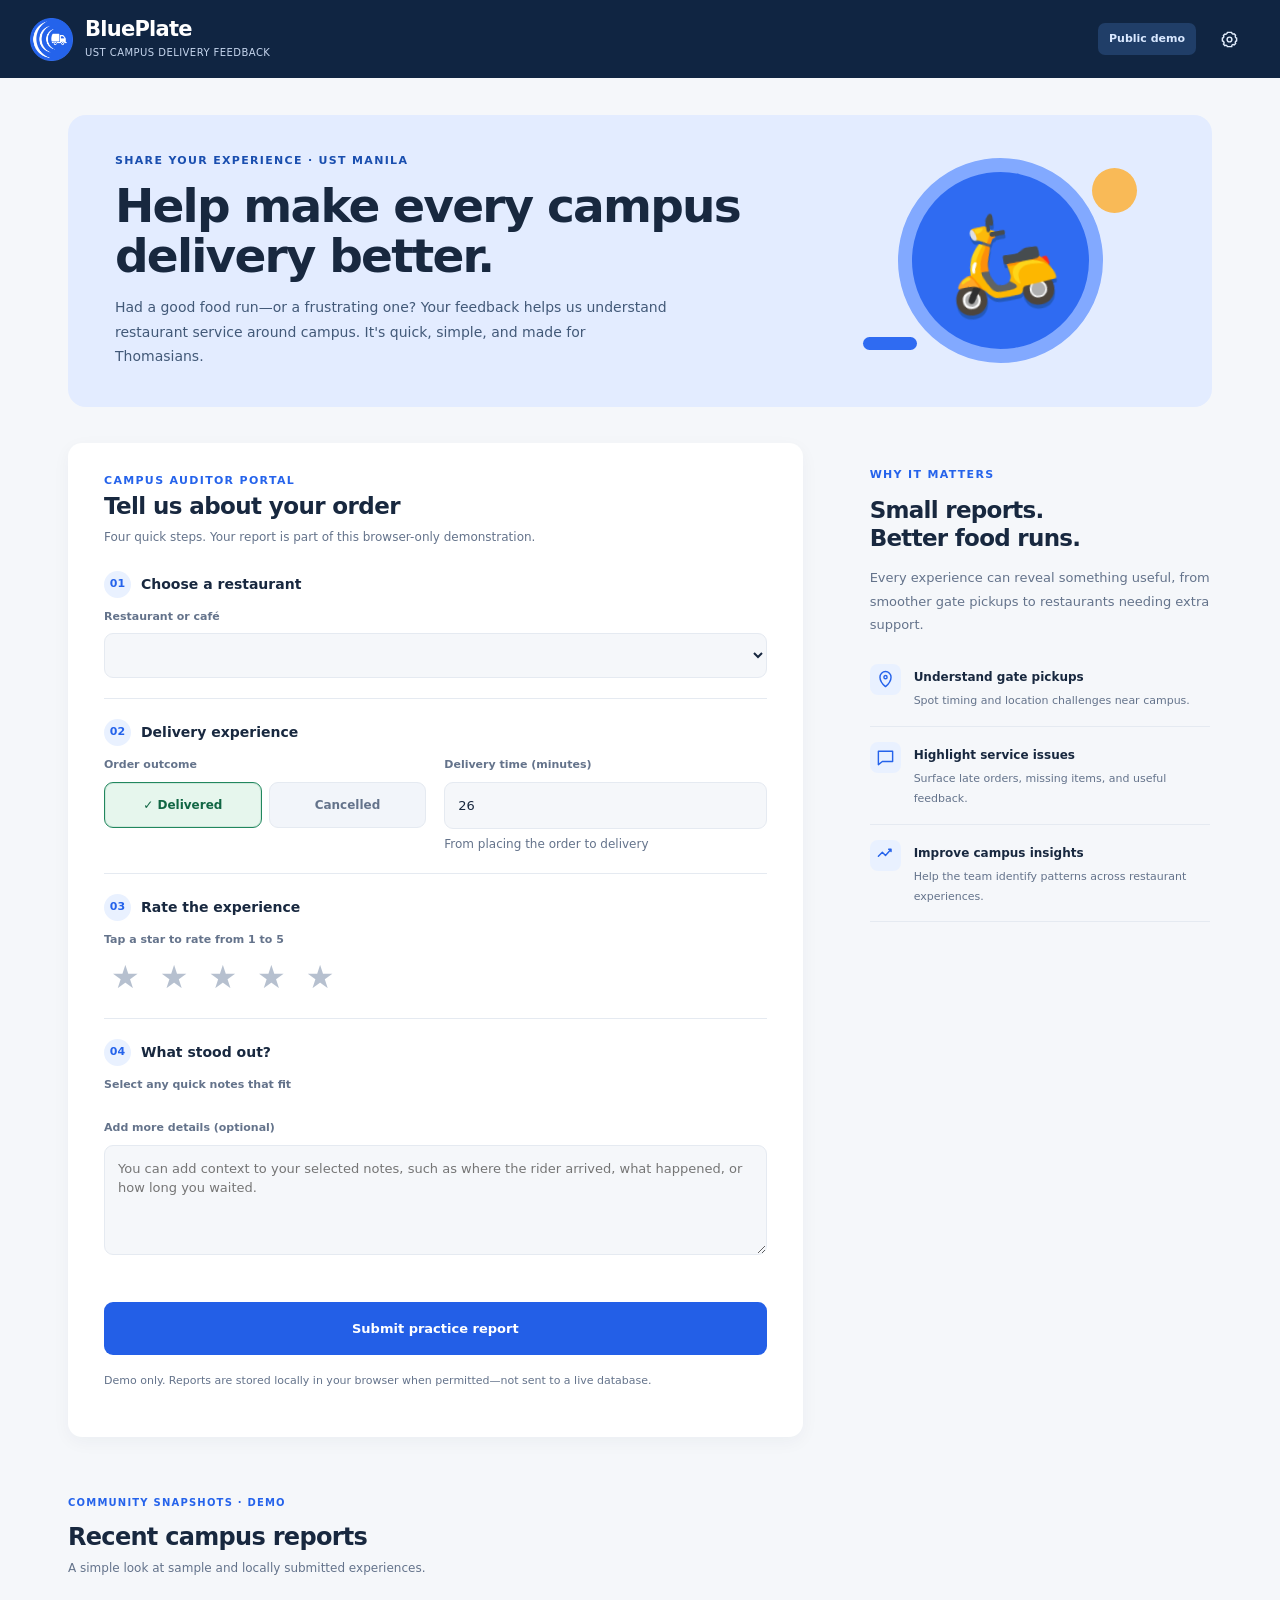
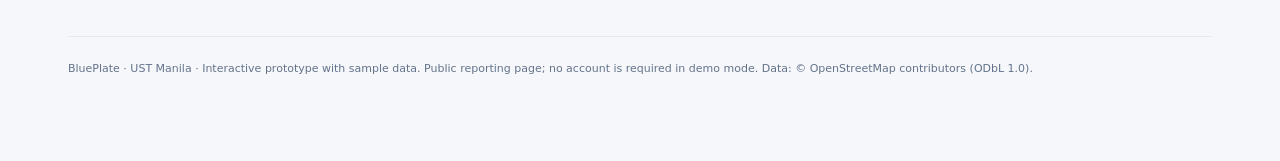
==== prototype/osm-synthetic-dashboard/frontend/index.html @ 018ab798 "Add the whole  site" ====
<!DOCTYPE html><html lang="en"><head><meta charset="UTF-8"><meta name="viewport" content="width=device-width,initial-scale=1"><meta name="theme-color" content="#102542"><link rel="icon" type="image/png" href="assets/blueplate-original-logo.png"><title>BluePlate | Campus Delivery Feedback</title><link rel="stylesheet" href="assets/style.css"><script>try{const v=localStorage.getItem('blueplate_theme_v4');document.documentElement.dataset.theme=v==='dark'||(v!=='light'&&matchMedia('(prefers-color-scheme:dark)').matches)?'dark':'light'}catch(e){}</script></head>
<body class="public-body" data-page="public">
<header class="topbar"><div class="topbar-inner"><a class="brand" href="./index.html"><img src="assets/blueplate-original-logo.png" alt="BluePlate logo"><div><strong>BluePlate</strong><span>UST CAMPUS DELIVERY FEEDBACK</span></div></a><div class="top-actions"><span class="header-chip">Public demo</span><div class="settings-anchor"><button id="settings-button" class="icon-button" aria-label="Settings" aria-haspopup="true" aria-expanded="false" title="Settings"><svg class="icon" viewBox="0 0 24 24"><circle cx="12" cy="12" r="3"/><path d="M19.4 15a1.7 1.7 0 0 0 .35 1.9l.05.05-2 2-.06-.05a1.7 1.7 0 0 0-1.85-.34 1.7 1.7 0 0 0-1.05 1.54V21H9.2v-.1a1.7 1.7 0 0 0-1.04-1.54 1.7 1.7 0 0 0-1.85.34l-.06.06-2-2 .05-.06A1.7 1.7 0 0 0 4.65 15 1.7 1.7 0 0 0 3.1 14H3v-4h.1A1.7 1.7 0 0 0 4.65 9a1.7 1.7 0 0 0-.35-1.9l-.05-.05 2-2 .06.05A1.7 1.7 0 0 0 8.16 5 1.7 1.7 0 0 0 9.2 3.5V3h5.6v.5A1.7 1.7 0 0 0 15.84 5a1.7 1.7 0 0 0 1.85-.34l.06-.06 2 2-.05.06a1.7 1.7 0 0 0-.35 1.9A1.7 1.7 0 0 0 20.9 10h.1v4h-.1A1.7 1.7 0 0 0 19.4 15Z"/></svg></button><div id="settings-popover" class="settings-popover hidden"><h3>Appearance</h3><div class="theme-choices"><button type="button" data-theme-choice="light">Light</button><button type="button" data-theme-choice="dark">Dark</button><button type="button" data-theme-choice="system">System</button></div><p class="settings-foot">Theme preference is saved in this browser.</p></div></div></div></div></header>
<main class="public-main">
<section class="public-hero"><div><div class="eyebrow">Share your experience · UST Manila</div><h1>Help make every campus delivery better.</h1><p>Had a good food run—or a frustrating one? Your feedback helps us understand restaurant service around campus. It's quick, simple, and made for Thomasians.</p></div><div class="hero-art" aria-hidden="true"><div class="hero-plate"><span class="food-emoji">🛵</span></div></div></section>
<div class="public-columns"><section class="public-form" id="report-form-section"><div class="eyebrow">Campus auditor portal</div><h2>Tell us about your order</h2><p class="subtitle">Four quick steps. Your report is part of this browser-only demonstration.</p>
<form id="audit-form">
<div class="form-section"><h3><span class="step">01</span> Choose a restaurant</h3><label class="form-label" for="audit-restaurant">Restaurant or café</label><select id="audit-restaurant" class="form-control" required></select></div>
<div class="form-section"><h3><span class="step">02</span> Delivery experience</h3><div class="form-row"><div><label class="form-label">Order outcome</label><div class="radio-row"><label><input type="radio" name="audit-cancelled" value="no" checked><span>Delivered</span></label><label><input type="radio" name="audit-cancelled" value="yes"><span>Cancelled</span></label></div></div><div><label class="form-label" for="audit-minutes">Delivery time (minutes)</label><input type="number" min="5" max="180" value="26" id="audit-minutes" class="form-control" required><p class="small muted" id="minutes-hint" style="margin:6px 0 0">From placing the order to delivery</p></div></div></div>
<div class="form-section"><h3><span class="step">03</span> Rate the experience</h3><label class="form-label" id="rating-label">Tap a star to rate from 1 to 5</label><div class="stars" id="stars" role="group" aria-labelledby="rating-label"><button class="star" type="button" data-star="1" aria-label="1 star">★</button><button class="star" type="button" data-star="2" aria-label="2 stars">★</button><button class="star" type="button" data-star="3" aria-label="3 stars">★</button><button class="star" type="button" data-star="4" aria-label="4 stars">★</button><button class="star" type="button" data-star="5" aria-label="5 stars">★</button></div><input type="hidden" id="rating-value" value="5"></div>
<div class="form-section"><h3><span class="step">04</span> What stood out?</h3><label class="form-label">Select any quick notes that fit</label><div id="quick-notes" class="tag-list" role="group" aria-label="Quick feedback notes"></div><label class="form-label" for="audit-details">Add more details (optional)</label><textarea id="audit-details" class="form-control" rows="4" maxlength="1000" placeholder="You can add context to your selected notes, such as where the rider arrived, what happened, or how long you waited."></textarea></div>
<button type="submit" class="submit-btn">Submit practice report</button><p class="demo-tip">Demo only. Reports are stored locally in your browser when permitted—not sent to a live database.</p>
</form></section><aside class="benefits"><div class="eyebrow">Why it matters</div><h2>Small reports.<br>Better food runs.</h2><p>Every experience can reveal something useful, from smoother gate pickups to restaurants needing extra support.</p><div class="benefit-line"><div class="mini-icon"><svg class="icon" viewBox="0 0 24 24"><path d="M12 21s7-6 7-12a7 7 0 1 0-14 0c0 6 7 12 7 12Z"/><circle cx="12" cy="9" r="2"/></svg></div><div><strong>Understand gate pickups</strong><p>Spot timing and location challenges near campus.</p></div></div><div class="benefit-line"><div class="mini-icon"><svg class="icon" viewBox="0 0 24 24"><path d="M3 4h18v13H8l-5 4V4Z"/></svg></div><div><strong>Highlight service issues</strong><p>Surface late orders, missing items, and useful feedback.</p></div></div><div class="benefit-line"><div class="mini-icon"><svg class="icon" viewBox="0 0 24 24"><path d="m3 13 5-5 4 4 7-8M16 4h3v3"/></svg></div><div><strong>Improve campus insights</strong><p>Help the team identify patterns across restaurant experiences.</p></div></div></aside></div>
<section class="recent-section" id="recent"><div class="section-tag">Community snapshots · demo</div><h2>Recent campus reports</h2><p class="small muted">A simple look at sample and locally submitted experiences.</p><div class="reviews" id="recent-reviews"></div></section>
<footer class="footer">BluePlate · UST Manila · Interactive prototype with sample data. Public reporting page; no account is required in demo mode. Data: <a href="https://www.openstreetmap.org/copyright" target="_blank" rel="noopener noreferrer">© OpenStreetMap contributors</a> (ODbL 1.0).</footer>
</main><div class="toast-wrap" id="toasts" aria-live="polite"></div><script src="assets/sample-data.js"></script><script src="assets/app.js"></script><script src="assets/blueplate-synthetic-demo.js"></script>
  <script src="assets/api-bridge.js"></script></body></html>
---- prototype/osm-synthetic-dashboard/frontend/assets/style.css ----
:root{color-scheme:light;--page:#f5f7fa;--paper:#fff;--paper-2:#eef3fb;--navy:#102542;--text:#18283f;--muted:#64738b;--border:#e5eaf1;--blue:#2563eb;--blue-weak:#e9f1ff;--teal:#008e80;--amber:#bc7a17;--red:#c73e51;--hover:#eef4fd;--sidebar:#fff;--chip:#f2f5fa;--shadow:0 5px 18px rgba(12,35,71,.045)}
html[data-theme='dark']{color-scheme:dark;--page:#111a28;--paper:#1a2638;--paper-2:#202e42;--navy:#0c1a2b;--text:#e9f0fa;--muted:#acbed4;--border:#34435a;--blue:#75a8ff;--blue-weak:#1d385c;--teal:#66d6bc;--amber:#f2c77a;--red:#fa8999;--hover:#253852;--sidebar:#142033;--chip:#24334a;--shadow:none}
*{box-sizing:border-box}html{scroll-behavior:smooth;scroll-padding-top:98px}body{margin:0;font-family:Inter,system-ui,-apple-system,sans-serif;background:var(--page);color:var(--text);line-height:1.5}button,input,select,textarea{font:inherit}button{cursor:pointer}a{color:inherit;text-decoration:none}button:focus-visible,input:focus-visible,select:focus-visible,textarea:focus-visible,a:focus-visible{outline:3px solid #4588eb;outline-offset:3px}button:disabled{opacity:.48;cursor:not-allowed}h1,h2,h3,p{margin-top:0}svg{display:block}img{max-width:100%}.hidden{display:none!important}.icon{height:19px;width:19px;stroke:currentColor;stroke-width:1.8;fill:none;stroke-linecap:round;stroke-linejoin:round}.eyebrow{font-size:11px;font-weight:800;letter-spacing:.12em;color:var(--blue);text-transform:uppercase}.muted{color:var(--muted)}.small{font-size:12px}.sr-only{position:absolute!important;width:1px;height:1px;padding:0;margin:-1px;overflow:hidden;clip:rect(0,0,0,0);white-space:nowrap;border:0}
.topbar{height:78px;background:var(--navy);color:#fff;position:sticky;top:0;z-index:30}.topbar-inner{max-width:1560px;height:100%;margin:auto;padding:0 30px;display:flex;align-items:center;justify-content:space-between;gap:20px}.brand{display:flex;align-items:center;gap:12px;min-width:0}.brand img{height:43px;width:43px;object-fit:contain}.brand strong{display:block;font-size:21px;font-weight:800;letter-spacing:-.75px;line-height:1.05;color:#fff}.brand span{display:block;font-size:10px;color:#c6d6ee;margin-top:5px;letter-spacing:.045em}.top-actions{display:flex;align-items:center;gap:12px}.header-chip{font-size:11px;color:#d9e8ff;background:#203e68;border-radius:7px;padding:8px 11px;font-weight:700;white-space:nowrap}.settings-anchor{position:relative}.icon-button{width:42px;height:42px;display:grid;place-items:center;border:0;background:transparent;border-radius:10px;color:var(--text)}.icon-button:hover,.icon-button[aria-expanded='true']{background:var(--hover)}.topbar .icon-button{color:#e2edfc}.topbar .icon-button:hover,.topbar .icon-button[aria-expanded='true']{background:#254267}.settings-popover{position:absolute;right:0;top:50px;width:225px;background:var(--paper);border:1px solid var(--border);border-radius:12px;padding:14px;box-shadow:0 18px 50px #0002;color:var(--text);z-index:50}.settings-popover h3{font-size:12px;margin:0 0 9px}.theme-choices{display:grid;grid-template-columns:repeat(3,1fr);gap:5px}.theme-choices button{padding:9px 4px;background:var(--chip);border:1px solid transparent;color:var(--muted);font-size:11px;border-radius:7px}.theme-choices button.active{background:var(--blue-weak);color:var(--blue);border-color:var(--blue);font-weight:800}.settings-foot{font-size:10px;color:var(--muted);margin:12px 0 0}.btn{border:0;border-radius:10px;background:var(--blue);color:#fff;padding:12px 17px;font-size:12px;font-weight:800}.btn:hover{filter:brightness(.94)}.btn.secondary{background:var(--paper);border:1px solid var(--border);color:var(--text)}.btn.solid-navy{background:#142d50;color:white}.pill{display:inline-flex;align-items:center;gap:6px;border-radius:6px;font-size:10px;padding:5px 8px;font-weight:800;letter-spacing:.01em}.pill.normal{background:#e2f5ec;color:#106c51}.pill.warning{background:#fff2db;color:#99620a}.pill.critical{background:#fee8e8;color:#b52538}html[data-theme='dark'] .pill.normal{background:#234a40;color:#a1f2d5}html[data-theme='dark'] .pill.warning{background:#503c20;color:#ffd59b}html[data-theme='dark'] .pill.critical{background:#54313b;color:#ffa6b4}.pill .dot{width:6px;height:6px;background:currentColor;border-radius:50%}
.admin-layout{display:grid;grid-template-columns:218px minmax(0,1fr);max-width:1560px;margin:auto;min-height:calc(100vh - 78px)}.sidebar{background:var(--sidebar);border-right:1px solid var(--border);padding:35px 17px}.sticky-sidebar{position:sticky;top:108px}.sidebar-label{font-size:10px;letter-spacing:.14em;color:var(--muted);font-weight:800;text-transform:uppercase;margin:0 12px 15px}.nav-link{display:flex;align-items:center;gap:12px;background:transparent;border:0;border-radius:9px;padding:13px;color:var(--muted);font-size:13px;font-weight:700;width:100%;margin:3px 0;text-align:left}.nav-link:hover{background:var(--hover);color:var(--text)}.nav-link.active{background:var(--blue-weak);color:var(--blue)}.nav-link.active:after{content:'';margin-left:auto;background:var(--blue);border-radius:50%;width:6px;height:6px}.sidebar-caption{font-size:11px;margin:26px 11px 0;color:var(--muted);line-height:1.7;border-top:1px solid var(--border);padding-top:22px}.main{padding:37px clamp(20px,3vw,45px) 80px;min-width:0}.section-tag{font-size:10px;text-transform:uppercase;font-weight:800;letter-spacing:.12em;color:var(--blue);margin-bottom:9px}.page-heading{display:flex;align-items:flex-start;justify-content:space-between;gap:20px;margin-bottom:29px}.page-heading h1{font-size:clamp(27px,2.7vw,36px);line-height:1.15;letter-spacing:-1.35px;font-weight:850;margin-bottom:8px}.page-heading p{font-size:13px;color:var(--muted);max-width:690px;margin-bottom:0}.page-actions{display:flex;gap:10px;flex-wrap:wrap}.kpis{display:grid;grid-template-columns:repeat(5,minmax(0,1fr));gap:12px;margin-bottom:35px}.kpi{padding:20px 16px;min-height:154px;background:var(--paper);border-radius:12px;box-shadow:var(--shadow);position:relative}.kpi .k-label{font-size:11px;color:var(--muted);font-weight:750;margin-bottom:18px}.kpi strong{display:block;font-size:31px;letter-spacing:-1px;line-height:1.1;margin-bottom:12px}.kpi .k-caption{font-size:11px;color:var(--muted)}.kpi .pill{position:absolute;top:14px;right:14px}.section-head{display:flex;justify-content:space-between;align-items:flex-end;gap:12px;margin:32px 0 13px}.section-head h2{font-size:20px;letter-spacing:-.65px;margin-bottom:3px}.section-head p{font-size:12px;color:var(--muted);margin-bottom:0}.charts{display:grid;grid-template-columns:1fr 1fr;gap:14px}.chart-panel{background:var(--paper);border-radius:12px;padding:22px 20px;box-shadow:var(--shadow);min-width:0}.chart-panel h3{font-size:13px;margin-bottom:4px}.chart-panel p{font-size:11px;color:var(--muted);margin-bottom:14px}.chart-box{height:255px;position:relative}.chart-panel.span2{grid-column:1 / -1}.chart-panel.span2 .chart-box{height:205px}.alert-list{background:var(--paper);border-radius:12px;padding:0 22px;box-shadow:var(--shadow)}.alert-row{display:flex;justify-content:space-between;align-items:center;gap:15px;padding:19px 0;border-bottom:1px solid var(--border)}.alert-row:last-child{border-bottom:0}.alert-main h3{font-size:13px;margin-bottom:3px}.alert-main p{font-size:12px;color:var(--muted);margin:7px 0 0}.alert-meta{font-size:11px;color:var(--muted)}.alert-actions{display:flex;align-items:center;gap:7px;flex-wrap:wrap}.tiny-btn{padding:9px 12px;font-size:11px;border:1px solid var(--border);background:var(--paper-2);color:var(--text);border-radius:7px;font-weight:700}.tiny-btn.primary{color:var(--blue);background:var(--blue-weak);border-color:transparent}.note-composer{display:flex;align-items:center;gap:12px;margin-top:19px;flex-wrap:wrap}.note-composer select{min-width:170px}.note-composer input{flex:1;min-width:260px}.field{background:var(--paper);border:1px solid var(--border);border-radius:9px;color:var(--text);padding:12px 13px;font-size:13px;min-width:0}.field::placeholder{color:var(--muted)}.notes-list{margin-top:15px}.note-item{display:flex;gap:9px;padding:8px 0;font-size:12px;color:var(--muted);line-height:1.5}.note-item strong{color:var(--text);min-width:85px}.directory{background:var(--paper);border-radius:12px;overflow:hidden;box-shadow:var(--shadow)}.directory-toolbar{padding:20px 22px 14px;display:flex;align-items:center;justify-content:space-between;gap:15px;flex-wrap:wrap}.directory-toolbar h3{font-size:15px;margin:0}.directory-toolbar p{font-size:11px;color:var(--muted);margin:3px 0 0}.tools{display:flex;gap:5px;align-items:center;position:relative}.tool-popup{position:absolute;z-index:12;right:0;top:49px;background:var(--paper);padding:18px;border:1px solid var(--border);border-radius:11px;box-shadow:0 13px 35px #0002;width:min(290px,90vw)}.tool-popup label{display:block;color:var(--muted);font-size:11px;font-weight:750;margin:4px 0 6px}.tool-popup .field{width:100%;margin-bottom:11px}.tool-popup .btn{width:100%}.search-strip{padding:0 22px 15px;display:flex;gap:12px;align-items:center}.search-strip .field{width:100%}.search-strip .icon-button{flex:none}.filter-summary{font-size:11px;color:var(--muted);border-top:1px solid var(--border);padding:10px 22px}.table-wrap{overflow-x:auto}table{border-collapse:collapse;width:100%;text-align:left}th{background:var(--paper-2);font-size:10px;letter-spacing:.06em;color:var(--muted);text-transform:uppercase;padding:13px 16px;white-space:nowrap}td{padding:17px 16px;border-top:1px solid var(--border);font-size:12px;white-space:nowrap}td strong{font-size:12px}.cell-sub{font-size:10px;color:var(--muted);margin-top:4px}.table-wrap tbody tr:hover{background:var(--hover)}.sort-desc{color:var(--muted);font-size:11px}.empty{padding:35px;text-align:center;color:var(--muted);font-size:13px}.notice{color:var(--muted);font-size:11px;margin:24px 0;max-width:780px;line-height:1.65}.footer{font-size:11px;color:var(--muted);padding:24px 0;border-top:1px solid var(--border);margin-top:40px}
/* Public reporting experience: open, flat surfaces and a separate editorial review stream */
.public-body{background:var(--page)}.public-main{max-width:1200px;margin:0 auto;padding:37px 28px 60px}.public-hero{background:#e3ecff;border-radius:18px;display:grid;grid-template-columns:minmax(0,1fr) 310px;align-items:center;min-height:265px;padding:38px 47px;margin-bottom:36px;overflow:hidden}html[data-theme='dark'] .public-hero{background:#233a5b}.public-hero h1{font-size:clamp(30px,3.8vw,47px);line-height:1.08;letter-spacing:-1.8px;max-width:630px;margin:11px 0 13px}.public-hero p{color:#425978;max-width:560px;font-size:14px;line-height:1.75;margin:0}html[data-theme='dark'] .public-hero p{color:#c8d9ef}.hero-art{position:relative;width:290px;height:200px;display:flex;align-items:center;justify-content:center}.hero-plate{width:205px;height:205px;background:#2f6bf2;border-radius:50%;display:grid;place-items:center;color:#fff;border:14px solid #82a9ff;transform:rotate(-9deg)}.hero-plate .food-emoji{font-size:91px;filter:drop-shadow(0 4px 0 #2359bb)}.hero-art:before{content:'';position:absolute;width:45px;height:45px;border-radius:50%;background:#f9ba57;top:7px;right:8px}.hero-art:after{content:'';position:absolute;width:54px;height:13px;background:#2f6bf2;bottom:11px;left:8px;border-radius:8px}.public-hero .eyebrow{color:#194eaf}.public-columns{display:grid;grid-template-columns:minmax(0,1.6fr) minmax(230px,.75fr);gap:65px;align-items:start}.public-form{background:var(--paper);padding:30px 36px 35px;border-radius:14px;box-shadow:var(--shadow)}.public-form h2{font-size:23px;letter-spacing:-.6px;margin-bottom:4px}.public-form .subtitle{font-size:12px;color:var(--muted);margin:0 0 25px}.form-section{padding:20px 0;border-top:1px solid var(--border)}.form-section:first-child{padding-top:0;border-top:0}.form-section h3{font-size:14px;display:flex;gap:10px;align-items:center;margin-bottom:11px}.step{background:var(--blue-weak);color:var(--blue);display:inline-grid;place-items:center;width:27px;height:27px;border-radius:50%;font-size:11px;font-weight:800;flex:none}.form-label{display:block;font-size:11px;color:var(--muted);font-weight:700;margin-bottom:8px}.form-control{width:100%;background:var(--page);border:1px solid var(--border);color:var(--text);padding:13px;border-radius:9px;font-size:13px}.form-row{display:grid;grid-template-columns:1fr 1fr;gap:18px}.radio-row{display:grid;grid-template-columns:1fr 1fr;gap:7px}.radio-row label{position:relative;cursor:pointer}.radio-row input{position:absolute;opacity:0;pointer-events:none}.radio-row span{display:block;text-align:center;padding:13px 9px;border-radius:9px;background:var(--chip);color:var(--muted);font-size:12px;font-weight:750;border:1px solid var(--border)}.radio-row input:checked+span{background:var(--blue-weak);color:var(--blue);border-color:var(--blue)}.radio-row input:focus-visible+span{outline:3px solid var(--blue)}.stars{display:flex;align-items:center;gap:6px;margin-top:2px}.star{font-size:32px;color:#b6c0cf;background:none;border:0;padding:3px 7px;line-height:1.1}.star.filled{color:#efad2c}html[data-theme='dark'] .star.filled{color:#ffd070}.tag-list{display:flex;gap:8px;flex-wrap:wrap;margin:11px 0 16px}.tag{background:var(--chip);color:var(--muted);border:1px solid transparent;border-radius:30px;font-size:11px;font-weight:700;padding:10px 13px}.tag:hover{background:var(--blue-weak);color:var(--blue)}.tag.selected{background:var(--blue-weak);color:var(--blue);border-color:var(--blue)}.detail-caption{font-size:12px;color:var(--muted);margin:14px 0 7px}.public-form textarea{min-height:110px;resize:vertical}.submit-btn{background:#235fe7;color:#fff;border:0;width:100%;border-radius:9px;padding:17px;font-size:13px;font-weight:800;margin-top:20px}.submit-btn:hover{background:#1751d0}.benefits{padding:24px 2px}.benefits h2{font-size:23px;letter-spacing:-.7px;line-height:1.2;margin:14px 0}.benefits p{font-size:13px;color:var(--muted);line-height:1.8}.benefit-line{padding:15px 0;border-bottom:1px solid var(--border);display:flex;gap:13px;align-items:flex-start}.benefit-line .mini-icon{display:grid;place-items:center;flex:none;width:31px;height:31px;border-radius:8px;background:var(--blue-weak);color:var(--blue)}.benefit-line strong{font-size:12px}.benefit-line p{font-size:11px;margin:3px 0 0}.recent-section{margin-top:58px}.recent-section h2{font-size:24px;letter-spacing:-.7px;margin-bottom:4px}.reviews{margin-top:19px;display:grid;grid-template-columns:repeat(2,minmax(0,1fr));column-gap:54px}.review{padding:19px 0 20px;border-top:1px solid var(--border)}.review-head{display:flex;align-items:center;justify-content:space-between;gap:12px}.review-name{font-size:13px;font-weight:800}.review-meta{font-size:11px;color:var(--muted);margin-top:3px}.review-rating{color:#df9e27;font-size:14px;font-weight:800;white-space:nowrap}.review p{font-size:12px;line-height:1.7;color:var(--text);margin:11px 0 0;overflow-wrap:anywhere}.review-tags{font-size:11px;color:var(--muted);margin-top:8px}.demo-tip{font-size:11px;color:var(--muted);line-height:1.7;margin-top:17px}.toast-wrap{position:fixed;right:21px;bottom:23px;z-index:90;display:flex;flex-direction:column;gap:10px;max-width:min(400px,calc(100vw - 36px))}.toast{padding:13px 16px;border-radius:10px;background:#163453;color:white;box-shadow:0 8px 25px #0002;font-size:12px;display:flex;align-items:center;gap:15px}.toast button{margin-left:auto;border:0;color:#fff;background:none;font-weight:800;font-size:16px}
@media(max-width:1160px){.kpis{grid-template-columns:repeat(3,1fr)}.admin-layout{grid-template-columns:184px minmax(0,1fr)}.main{padding:26px}.public-columns{gap:35px}}
@media(max-width:850px){.admin-layout{display:block}.sidebar{padding:10px 16px;border-right:0;border-bottom:1px solid var(--border)}.sticky-sidebar{position:static;display:flex;align-items:center;gap:6px;overflow-x:auto}.sidebar-label,.sidebar-caption{display:none}.nav-link{width:auto;margin:0;white-space:nowrap;padding:11px 13px}.nav-link.active:after{display:none}.charts{grid-template-columns:1fr}.chart-panel.span2{grid-column:auto}.public-hero{grid-template-columns:1fr 180px;padding:30px}.hero-art{width:180px;height:170px}.hero-plate{width:150px;height:150px}.hero-plate .food-emoji{font-size:70px}.public-columns{grid-template-columns:1fr}.benefits{display:none}.public-main{padding:24px}.public-form{padding:26px}}
@media(max-width:600px){.topbar{height:69px}.topbar-inner{padding:0 14px}.brand img{width:38px;height:38px}.brand strong{font-size:19px}.brand span{font-size:9px}.header-chip{font-size:9px;padding:7px}.kpis{grid-template-columns:repeat(2,1fr);gap:9px}.kpi{min-height:133px;padding:17px 12px}.kpi:last-child{grid-column:1/-1}.kpi strong{font-size:26px}.kpi .pill{top:8px;right:7px;font-size:8px}.main{padding:22px 16px 55px}.page-heading{display:block}.page-heading .page-actions{margin-top:20px}.chart-box{height:225px}.public-main{padding:16px 12px 50px}.public-hero{grid-template-columns:1fr;padding:27px 22px;min-height:0}.public-hero h1{font-size:32px}.hero-art{display:none}.public-form{padding:23px 18px}.form-row{grid-template-columns:1fr}.reviews{grid-template-columns:1fr}.directory-toolbar{padding:17px}.note-composer input{min-width:100%}}


/* Compact click-to-cycle restaurant sorting menu */
#sort-popover{width:min(272px,90vw);padding:12px;}
.sort-menu-heading{font-size:12px;font-weight:800;color:var(--text);padding:5px 8px 10px;}
.sort-menu-list{display:flex;flex-direction:column;gap:2px;}
.sort-choice{display:flex;align-items:center;justify-content:space-between;gap:12px;width:100%;text-align:left;padding:10px 11px;color:var(--text);background:transparent;border:0;border-radius:8px;cursor:pointer;}
.sort-choice:hover,.sort-choice:focus-visible{background:var(--hover);}
.sort-choice:focus-visible{outline:2px solid var(--blue);outline-offset:1px;}
.sort-choice.is-active{color:var(--blue);background:var(--blue-weak);}
.sort-choice-main{display:flex;flex-direction:column;gap:3px;}
.sort-choice-name{font-size:12px;font-weight:750;}
.sort-choice-mode{font-size:10px;line-height:1.35;color:var(--muted);}
.sort-choice.is-active .sort-choice-mode{color:var(--blue);}
.sort-choice-check{font-size:16px;font-weight:800;opacity:0;}
.sort-choice.is-active .sort-choice-check{opacity:1;}
.sort-menu-hint{font-size:10px;color:var(--muted);line-height:1.5;padding:11px 8px 4px;border-top:1px solid var(--border);margin-top:8px;}

/* Preserve the public hero eyebrow's light-blue color in dark mode. */
:root[data-theme="dark"] .public-hero .eyebrow{color:#BFDBFE;}


/* Flat, custom selection menus for Alerts, Manager Notes and Restaurant Filters. */
select.bp-native-select{display:none!important}
.bp-compact-select{position:relative;min-width:0;color:var(--text);}
.bp-select-trigger{display:flex;align-items:center;justify-content:space-between;gap:15px;width:100%;min-height:43px;text-align:left;font-weight:700;font-size:12px;white-space:nowrap;cursor:pointer;}
.bp-select-trigger:hover,.bp-select-trigger[aria-expanded='true']{background:var(--hover);border-color:var(--blue);}
.bp-select-value{min-width:0;overflow:hidden;text-overflow:ellipsis;}
.bp-select-chevron{font-size:18px;line-height:.75;color:var(--muted);transition:transform .16s ease;flex:none;}
.bp-select-trigger[aria-expanded='true'] .bp-select-chevron{transform:rotate(180deg)}
.bp-option-menu{position:absolute;z-index:80;left:0;top:calc(100% + 6px);width:max-content;min-width:100%;max-width:min(295px,87vw);max-height:245px;overflow-y:auto;padding:7px;background:var(--paper);border:1px solid var(--border);border-radius:10px;box-shadow:0 14px 32px rgba(9,26,53,.17);}
.bp-option-choice{display:flex;align-items:center;justify-content:space-between;gap:20px;width:100%;min-height:38px;background:transparent;color:var(--text);border:0;border-radius:7px;text-align:left;white-space:nowrap;padding:9px 11px;font-size:12px;cursor:pointer;}
.bp-option-choice:hover,.bp-option-choice:focus-visible{background:var(--hover);}
.bp-option-choice.is-selected{background:var(--blue-weak);color:var(--blue);font-weight:750;}
.bp-option-check{opacity:0;font-size:14px;font-weight:800;}
.bp-option-choice.is-selected .bp-option-check{opacity:1;}
#alert-filter + .bp-compact-select{min-width:148px;}
.note-composer .bp-compact-select{min-width:170px;}
#filter-popover .bp-compact-select{width:100%;margin-bottom:11px;}
#filter-popover .bp-option-menu{min-width:100%;width:100%;}
#filter-popover{overflow:visible;}
/* Avoid cutting off the in-page menus at the restaurant directory edge. */
#restaurants .directory{overflow:visible;}
#restaurants .table-wrap{border-radius:0 0 12px 12px;}
html[data-theme='dark'] .bp-option-menu{box-shadow:0 14px 32px rgba(0,0,0,.38);}
@media(max-width:600px){#alert-filter + .bp-compact-select{min-width:138px;}.note-composer .bp-compact-select{width:100%;}}


/* Public portal: searchable restaurant suggestions. Original select stays in DOM for report IDs. */
#audit-restaurant.bp-restaurant-native{display:none!important;}
.bp-restaurant-picker{position:relative;min-width:0;}
.bp-restaurant-search{padding-right:39px;background-image:none;}
.bp-restaurant-picker::after{content:'⌕';pointer-events:none;position:absolute;right:14px;top:9px;font-size:22px;font-weight:600;color:var(--muted);line-height:1;}
.bp-restaurant-picker.is-selected::after{content:'✓';font-size:16px;top:14px;color:#168665;}
html[data-theme='dark'] .bp-restaurant-picker.is-selected::after{color:#75e1bc;}
.bp-restaurant-search:focus{outline:2px solid var(--blue);outline-offset:1px;border-color:var(--blue);}
.bp-restaurant-hint{font-size:11px;line-height:1.6;color:var(--muted);margin:7px 0 0;}
.bp-restaurant-picker.is-selected .bp-restaurant-hint{color:#167452;}
html[data-theme='dark'] .bp-restaurant-picker.is-selected .bp-restaurant-hint{color:#8fe9bd;}
.bp-restaurant-suggestions{position:absolute;z-index:75;top:calc(100% - 19px);left:0;right:0;max-height:280px;overflow-y:auto;padding:7px;background:var(--paper);border:1px solid var(--border);border-radius:10px;box-shadow:0 16px 36px rgba(11,35,64,.2);}
.bp-restaurant-suggestions.hidden{display:none!important;}
.bp-restaurant-menu-label,.bp-restaurant-more{padding:7px 10px;font-size:10px;color:var(--muted);font-weight:750;}
.bp-restaurant-choice{padding:11px 12px;display:flex;flex-direction:column;gap:4px;cursor:pointer;border-radius:8px;outline:none;}
.bp-restaurant-choice strong{font-size:12px;font-weight:750;color:var(--text);}
.bp-restaurant-choice span{font-size:11px;line-height:1.4;color:var(--muted);}
.bp-restaurant-choice:hover,.bp-restaurant-choice.is-active{background:var(--blue-weak);}
.bp-restaurant-choice:hover strong,.bp-restaurant-choice.is-active strong{color:var(--blue);}
.bp-restaurant-no-matches{padding:14px 12px;font-size:12px;line-height:1.6;color:var(--muted);}
html[data-theme='dark'] .bp-restaurant-suggestions{box-shadow:0 16px 36px rgba(0,0,0,.43);}

/* Public order-outcome controls: green for Delivered, coral for Cancelled. */
.radio-row input[value='no']:checked+span{background:#e6f6ed;color:#116644;border-color:#21875e;box-shadow:inset 0 0 0 1px rgba(33,135,94,.12);}
.radio-row input[value='yes']:checked+span{background:#ffebee;color:#a7283b;border-color:#d64e63;box-shadow:inset 0 0 0 1px rgba(214,78,99,.12);}
.radio-row input[value='no']:checked+span::before{content:'✓ ';font-weight:900;}
.radio-row input[value='yes']:checked+span::before{content:'× ';font-weight:900;}
.radio-row label:hover span{filter:brightness(.98);}
.radio-row input:focus-visible+span{outline:3px solid var(--blue);outline-offset:2px;}
html[data-theme='dark'] .radio-row input[value='no']:checked+span{background:#174236;color:#9cf1c9;border-color:#58ca9b;box-shadow:none;}
html[data-theme='dark'] .radio-row input[value='yes']:checked+span{background:#512632;color:#ffc0c9;border-color:#f47b90;box-shadow:none;}
html[data-theme='dark'] .radio-row label:hover span{filter:brightness(1.07);}


/* BluePlate v6: shared reporting period and export actions. */
.bp-period-toolbar{margin:20px 0 23px;padding:17px 19px;border:1px solid var(--border);border-radius:12px;background:var(--paper);}
.bp-period-top{display:flex;align-items:center;justify-content:space-between;gap:18px;flex-wrap:wrap;}
.bp-feature-title{font-size:13px;font-weight:800;color:var(--text);}
.bp-feature-description{font-size:11px;line-height:1.6;color:var(--muted);margin:5px 0 0;max-width:700px;}
.bp-period-tabs{display:flex;padding:4px;gap:3px;background:var(--paper-2);border:1px solid var(--border);border-radius:10px;flex-wrap:wrap;}
.bp-period-tabs button{border:0;background:transparent;color:var(--muted);padding:9px 12px;border-radius:7px;font-size:12px;font-weight:700;cursor:pointer;}
.bp-period-tabs button.is-active{color:var(--blue);background:var(--blue-weak);}
.bp-period-tabs button:focus-visible,.bp-export-controls button:focus-visible{outline:2px solid var(--blue);outline-offset:2px;}
.bp-custom-dates{margin-top:16px;padding-top:15px;border-top:1px solid var(--border);display:flex;gap:10px;align-items:end;flex-wrap:wrap;}
.bp-custom-dates label{font-size:11px;font-weight:750;color:var(--muted);display:flex;flex-direction:column;gap:6px;}
.bp-custom-dates .field{min-height:39px;}
.bp-export-controls{display:flex;gap:8px;flex-wrap:wrap;margin-left:auto;}
.bp-export-controls .btn{font-size:11px;min-height:37px;}
.bp-restaurant-detail-link{border:0;padding:3px 0;background:transparent;color:var(--blue);font:inherit;font-weight:800;text-align:left;cursor:pointer;}
.bp-restaurant-detail-link span{font-size:11px;margin-left:3px;opacity:.8;}
.bp-restaurant-detail-link:hover{text-decoration:underline;text-underline-offset:3px;}
.bp-restaurant-detail-link:focus-visible{outline:2px solid var(--blue);outline-offset:3px;border-radius:3px;}

/* Restaurant detail dialog. */
.bp-detail-dialog{width:min(760px,calc(100vw - 32px));max-height:min(88vh,850px);overflow-y:auto;border:1px solid var(--border);border-radius:16px;background:var(--paper);color:var(--text);padding:0;box-shadow:0 24px 70px rgba(0,0,0,.28);}
.bp-detail-dialog::backdrop{background:rgba(8,22,43,.68);backdrop-filter:blur(3px);}
.bp-detail-content{padding:27px 30px 30px;}
.bp-detail-head{display:flex;justify-content:space-between;gap:18px;align-items:flex-start;}
.bp-detail-head h2{font-size:25px;letter-spacing:-.6px;margin:8px 0 6px;line-height:1.2;}
.bp-detail-head p{font-size:12px;color:var(--muted);margin:0;line-height:1.5;}
.bp-detail-close{border:1px solid var(--border);background:var(--paper-2);color:var(--text);width:35px;height:35px;flex:none;border-radius:8px;cursor:pointer;font-size:22px;}
.bp-detail-close:hover{background:var(--hover);}
.bp-detail-meta{display:flex;flex-wrap:wrap;gap:7px;margin-top:20px;}
.bp-detail-meta span{padding:7px 10px;background:var(--paper-2);border:1px solid var(--border);border-radius:7px;font-size:11px;color:var(--muted);}
.bp-detail-metrics{margin-top:23px;display:grid;grid-template-columns:repeat(4,minmax(0,1fr));gap:9px;}
.bp-detail-metrics>div{padding:14px 12px;display:flex;flex-direction:column;align-items:flex-start;gap:8px;border:1px solid var(--border);border-radius:10px;background:var(--paper-2);min-width:0;}
.bp-detail-metrics span:not(.pill){font-size:11px;color:var(--muted);}
.bp-detail-metrics strong{font-size:21px;letter-spacing:-.5px;white-space:nowrap;}
.bp-detail-metrics small{color:var(--muted);font-size:10px;line-height:1.5;}
.bp-detail-metrics .pill{position:static;}
.bp-detail-comparison{margin-top:20px;padding:15px 16px;background:var(--blue-weak);border-radius:9px;border:1px solid var(--border);}
.bp-detail-comparison strong{font-size:12px;}
.bp-detail-comparison p{font-size:12px;line-height:1.65;color:var(--text);margin:6px 0 0;}
.bp-detail-trend{margin-top:23px;}
.bp-trend-sparkline{display:block;width:100%;height:105px;color:var(--blue);background:var(--paper-2);border:1px solid var(--border);border-radius:9px;margin-top:12px;padding:8px;}
.bp-detail-foot{display:grid;grid-template-columns:1fr 1fr;gap:12px;margin-top:18px;}
.bp-detail-foot>div{display:flex;flex-direction:column;padding:13px 15px;border:1px solid var(--border);border-radius:9px;gap:3px;}
.bp-detail-foot strong{font-size:20px;}
.bp-detail-foot span{font-size:11px;color:var(--muted);}
.bp-detail-report-list{margin-top:19px;}
.bp-detail-report-list>strong{font-size:12px;}
.bp-detail-report-list p{color:var(--muted);font-size:11px;line-height:1.5;margin:7px 0;}

/* Auditor success confirmation. */
.bp-report-success{padding:18px 2px 3px;text-align:center;}
.bp-success-icon{display:grid;place-items:center;width:58px;height:58px;margin:0 auto 14px;border-radius:50%;font-size:26px;font-weight:900;color:#146b4b;background:#def8e8;border:1px solid #8dd9b4;}
.bp-report-success h3{font-size:23px;margin:0;letter-spacing:-.4px;outline:none;}
.bp-success-sub{font-size:12px;color:var(--muted);line-height:1.65;max-width:430px;margin:10px auto 18px;}
.bp-report-success dl{margin:0 0 18px;border:1px solid var(--border);border-radius:10px;overflow:hidden;text-align:left;}
.bp-report-success dl>div{padding:12px 14px;display:grid;grid-template-columns:110px minmax(0,1fr);gap:12px;border-bottom:1px solid var(--border);font-size:12px;}
.bp-report-success dl>div:last-child{border-bottom:0;}
.bp-report-success dt{color:var(--muted);}
.bp-report-success dd{margin:0;font-weight:700;overflow-wrap:anywhere;}
.bp-report-success .bp-result-delivered{color:#17855c;}
.bp-report-success .bp-result-cancelled{color:#c43b53;}
html[data-theme='dark'] .bp-success-icon{color:#8fecc4;background:#144735;border-color:#297d59;}
html[data-theme='dark'] .bp-report-success .bp-result-delivered{color:#88e6b9;}
html[data-theme='dark'] .bp-report-success .bp-result-cancelled{color:#ffadbc;}
@media(max-width:850px){.bp-detail-metrics{grid-template-columns:repeat(2,minmax(0,1fr));}}
@media(max-width:600px){.bp-period-toolbar{padding:14px 12px;}.bp-period-tabs{width:100%;}.bp-period-tabs button{flex:1;padding:9px 7px;}.bp-custom-dates label{flex:1;min-width:120px;}.bp-export-controls{width:100%;margin:10px 0 0;}.bp-export-controls button{flex:1;}.bp-detail-content{padding:20px 17px;}.bp-detail-head h2{font-size:21px;}.bp-detail-metrics{grid-template-columns:repeat(2,minmax(0,1fr));}.bp-report-success dl>div{grid-template-columns:96px minmax(0,1fr);}}

/* Balance the six summary cards in two rows on larger screens. */
@media(min-width:601px){.kpis{grid-template-columns:repeat(3,minmax(0,1fr));}}

/* BluePlate V7: semantic KPI colors, not position-based decorative backgrounds.
   INFO: neutral counts; NORMAL: green; WARNING: amber; CRITICAL: red. */
.kpi{border:1px solid var(--border);}
.kpi--info{background:#f0f4fa;border-color:#e0e8f3;}
.kpi--normal{background:#e9f7f0;border-color:#ccead9;}
.kpi--warning{background:#fff3e1;border-color:#f4dfb9;}
.kpi--critical{background:#fff0f1;border-color:#f5ced4;}
html[data-theme='dark'] .kpi--info{background:#1e2e42;border-color:#354960;}
html[data-theme='dark'] .kpi--normal{background:#1c3b33;border-color:#326353;}
html[data-theme='dark'] .kpi--warning{background:#3d3223;border-color:#665131;}
html[data-theme='dark'] .kpi--critical{background:#402a33;border-color:#75414d;}

/* BluePlate V8: Manager Action Log and linked follow-ups. */
.bp-action-form{margin-top:16px;padding:21px 22px;border:1px solid var(--border);border-radius:13px;background:var(--paper);box-shadow:var(--shadow);}
.bp-action-fields{display:grid;grid-template-columns:repeat(2,minmax(0,1fr));gap:16px 18px;align-items:start;}
.bp-action-field{display:flex;flex-direction:column;gap:7px;min-width:0;position:relative;}
.bp-action-field>label,.bp-action-field>label:first-child,.bp-action-field>label[for]{font-size:11px;color:var(--muted);font-weight:750;}
.bp-action-field .field{width:100%;min-height:42px;}
.bp-action-field .bp-compact-select{width:100%;min-width:0;}
.bp-action-field .bp-option-menu{min-width:100%;max-width:100%;}
.bp-action-optional{font-size:10px;font-weight:500;color:var(--muted);}
.bp-action-restaurant{z-index:11;}
.bp-action-restaurant input{padding-right:27px;}
.bp-action-restaurant input.bp-action-valid{border-color:#34966e;}
html[data-theme='dark'] .bp-action-restaurant input.bp-action-valid{border-color:#6fd6aa;}
.bp-action-hint{font-size:10px;line-height:1.55;color:var(--muted);}
.bp-action-suggestions{position:absolute;z-index:85;top:69px;left:0;right:0;background:var(--paper);border:1px solid var(--border);border-radius:10px;box-shadow:0 17px 40px rgba(10,25,46,.20);max-height:250px;overflow:auto;padding:6px;}
.bp-action-suggestion-caption{font-weight:800;font-size:10px;color:var(--muted);padding:8px 9px 5px;}
.bp-action-suggestion{display:flex;width:100%;background:transparent;border:0;cursor:pointer;border-radius:7px;color:var(--text);flex-direction:column;gap:4px;padding:10px;text-align:left;}
.bp-action-suggestion strong{font-size:12px;}
.bp-action-suggestion span{font-size:10px;color:var(--muted);}
.bp-action-suggestion:hover,.bp-action-suggestion.is-active{background:var(--blue-weak);}
.bp-action-none{font-size:11px;padding:12px;color:var(--muted);line-height:1.5;}
.bp-action-message{margin-top:18px;}
.bp-action-message textarea{font-family:inherit;resize:vertical;line-height:1.6;min-height:99px;}
.bp-action-buttons{display:flex;align-items:center;gap:10px;flex-wrap:wrap;margin-top:16px;}
.bp-action-buttons .btn{min-height:39px;}
.bp-action-link-clear{font-size:11px;font-weight:750;border:none;padding:10px;background:transparent;color:var(--blue);cursor:pointer;}
.bp-action-linked{display:flex;gap:6px;flex-direction:column;padding:13px 15px;border:1px solid var(--border);border-left:3px solid var(--blue);border-radius:8px;background:var(--blue-weak);margin-bottom:17px;}
.bp-action-linked strong{color:var(--text);font-size:12px;}
.bp-action-linked span{font-size:11px;color:var(--muted);line-height:1.5;}
.bp-log-toolbar{margin-top:24px;padding:0 0 14px;border-bottom:1px solid var(--border);}
.bp-log-top{display:flex;justify-content:space-between;align-items:flex-start;gap:14px;flex-wrap:wrap;}
.bp-log-top h3{font-size:16px;margin:0;}
.bp-log-top p{font-size:11px;color:var(--muted);margin:5px 0 0;}
.bp-log-counts{display:flex;gap:7px;flex-wrap:wrap;}
.bp-action-stat{border:1px solid var(--border);border-radius:99px;padding:7px 10px;font-size:10px;font-weight:800;background:var(--paper-2);color:var(--muted);}
.bp-action-stat--open{color:#875c21;background:#fff4df;border-color:#ead5a9;}
.bp-action-stat--progress{color:#285ca8;background:#e7f1ff;border-color:#b9d4fa;}
.bp-action-stat--resolved{color:#16724a;background:#e7f7ef;border-color:#bde5d0;}
html[data-theme='dark'] .bp-action-stat--open{color:#ffd394;background:#3f3223;border-color:#775b35;}
html[data-theme='dark'] .bp-action-stat--progress{color:#add0ff;background:#233a5c;border-color:#3b5a83;}
html[data-theme='dark'] .bp-action-stat--resolved{color:#a2e9c4;background:#203e33;border-color:#396950;}
.bp-log-filters{display:grid;grid-template-columns:minmax(190px,1.45fr) minmax(135px,1fr) minmax(120px,.9fr) auto;align-items:end;gap:10px;margin-top:18px;}
.bp-log-filters .bp-compact-select{width:100%;}
.bp-log-filters #notes-clear-filters{min-height:42px;white-space:nowrap;}
.bp-action-list{display:grid;gap:12px;margin-top:15px;}
.bp-action-item{border:1px solid var(--border);background:var(--paper);border-radius:11px;padding:17px 19px;min-width:0;}
.bp-action-item-head{display:flex;align-items:flex-start;justify-content:space-between;gap:15px;flex-wrap:wrap;}
.bp-action-item-heading{display:flex;gap:6px;flex-direction:column;min-width:0;}
.bp-action-item-heading strong{font-size:14px;color:var(--text);overflow-wrap:anywhere;}
.bp-action-item-heading span{font-size:11px;color:var(--muted);}
.bp-action-item-text{font-size:12px;line-height:1.7;color:var(--text);margin:13px 0;white-space:normal;overflow-wrap:anywhere;}
.bp-action-alert-ref{font-size:10px;line-height:1.6;color:var(--blue);padding:9px 12px;background:var(--blue-weak);border-radius:7px;max-width:100%;overflow-wrap:anywhere;}
.bp-action-alert-ref span{color:var(--muted);}
.bp-action-item-foot{margin-top:15px;padding-top:12px;border-top:1px solid var(--border);display:flex;justify-content:space-between;align-items:center;gap:12px;flex-wrap:wrap;}
.bp-action-date{font-size:10px;color:var(--muted);line-height:1.5;}
.bp-action-item-actions{display:flex;align-items:center;gap:7px;flex-wrap:wrap;}
.bp-action-confirm-label{font-size:10px;color:var(--muted);font-weight:700;}
.bp-action-confirm-danger{background:#ffecef;color:#ae2846;border-color:#f2c7cf;}
html[data-theme='dark'] .bp-action-confirm-danger{background:#482b36;color:#ffc6d3;border-color:#795364;}
.bp-action-status-picker{position:relative;z-index:6;}
.bp-action-status{padding:8px 11px;border:1px solid var(--border);border-radius:99px;font-size:10px;font-weight:800;white-space:nowrap;background:var(--paper-2);cursor:pointer;}
.bp-action-status--open{color:#875c21;background:#fff4df;border-color:#ead5a9;}
.bp-action-status--in_progress{color:#285ca8;background:#e7f1ff;border-color:#b9d4fa;}
.bp-action-status--resolved{color:#16724a;background:#e7f7ef;border-color:#bde5d0;}
html[data-theme='dark'] .bp-action-status--open{color:#ffd394;background:#3f3223;border-color:#775b35;}
html[data-theme='dark'] .bp-action-status--in_progress{color:#add0ff;background:#233a5c;border-color:#3b5a83;}
html[data-theme='dark'] .bp-action-status--resolved{color:#a2e9c4;background:#203e33;border-color:#396950;}
.bp-action-status-menu{position:absolute;z-index:90;right:0;top:calc(100% + 6px);width:160px;padding:6px;border:1px solid var(--border);border-radius:9px;background:var(--paper);box-shadow:0 15px 30px rgba(0,0,0,.18);}
.bp-action-status-menu button{display:block;width:100%;border:0;border-radius:6px;background:transparent;color:var(--text);font-size:11px;text-align:left;padding:10px;cursor:pointer;}
.bp-action-status-menu button:hover,.bp-action-status-menu button[aria-checked='true']{background:var(--blue-weak);color:var(--blue);}
.bp-action-empty{padding:30px;text-align:center;color:var(--muted);border:1px dashed var(--border);border-radius:10px;font-size:12px;line-height:1.6;}
.bp-note-from-alert{border-color:var(--border);color:var(--blue);background:var(--blue-weak);}
.bp-action-form .field:focus-visible,.bp-action-status:focus-visible,.bp-action-item button:focus-visible,.bp-action-suggestion:focus-visible{outline:2px solid var(--blue);outline-offset:2px;}
html[data-theme='dark'] .bp-action-suggestions,html[data-theme='dark'] .bp-action-status-menu{box-shadow:0 17px 40px rgba(0,0,0,.43);}
@media(max-width:950px){.bp-log-filters{grid-template-columns:repeat(2,minmax(0,1fr))}.bp-log-filters #notes-clear-filters{justify-self:start;}}
@media(max-width:600px){.bp-action-form{padding:17px 15px}.bp-action-fields,.bp-log-filters{grid-template-columns:1fr}.bp-action-suggestions{top:69px}.bp-action-item{padding:14px}.bp-action-item-head{gap:10px}.bp-action-status-picker{margin-left:0}.bp-action-form .bp-option-menu{max-width:100%;}}

/* Local Flask synchronization state: visible, readable in both themes. */
.bp-live-notice {
  margin: 14px auto 22px;
  max-width: 1180px;
  padding: 12px 16px;
  border-radius: 9px;
  border: 1px solid var(--border, #778899);
  background: var(--paper);
  color: var(--text, inherit);
  font-size: 0.875rem;
  line-height: 1.5;
}
.bp-live-error {
  border-color: #b45309;
  background: rgba(217,119,6,0.12);
}
.pill.unknown {background:rgba(128,138,153,.13);color:var(--text,#7b8493);}

/* BluePlate V8.1: factual directory completeness panel and CDN-independent charts. */
.bp-directory-coverage{margin-top:14px;background:var(--paper);border:1px solid var(--border);border-radius:12px;padding:20px 22px;color:var(--text)}
.bp-directory-coverage[hidden]{display:none}
.bp-directory-coverage h3{font-size:14px;margin:0 0 15px}
.bp-data-qualifier{display:inline-block;color:var(--muted);font-size:11px;font-weight:500;margin-left:8px}
.bp-coverage-grid{display:grid;grid-template-columns:repeat(4,minmax(0,1fr));gap:12px}
.bp-coverage-grid>div{padding:12px;border-radius:9px;background:var(--paper-2)}
.bp-coverage-grid strong{display:block;font-size:22px;margin-bottom:5px}
.bp-coverage-grid span{font-size:11px;color:var(--muted)}
.bp-directory-coverage p{font-size:11px;color:var(--muted);margin:14px 0 0;line-height:1.5}
.bp-chart-data-fallback{display:flex;align-items:center;justify-content:center;height:100%;padding:18px;text-align:center;color:var(--muted);font-size:12px;line-height:1.9}
@media(max-width:850px){.bp-coverage-grid{grid-template-columns:repeat(2,minmax(0,1fr))}}
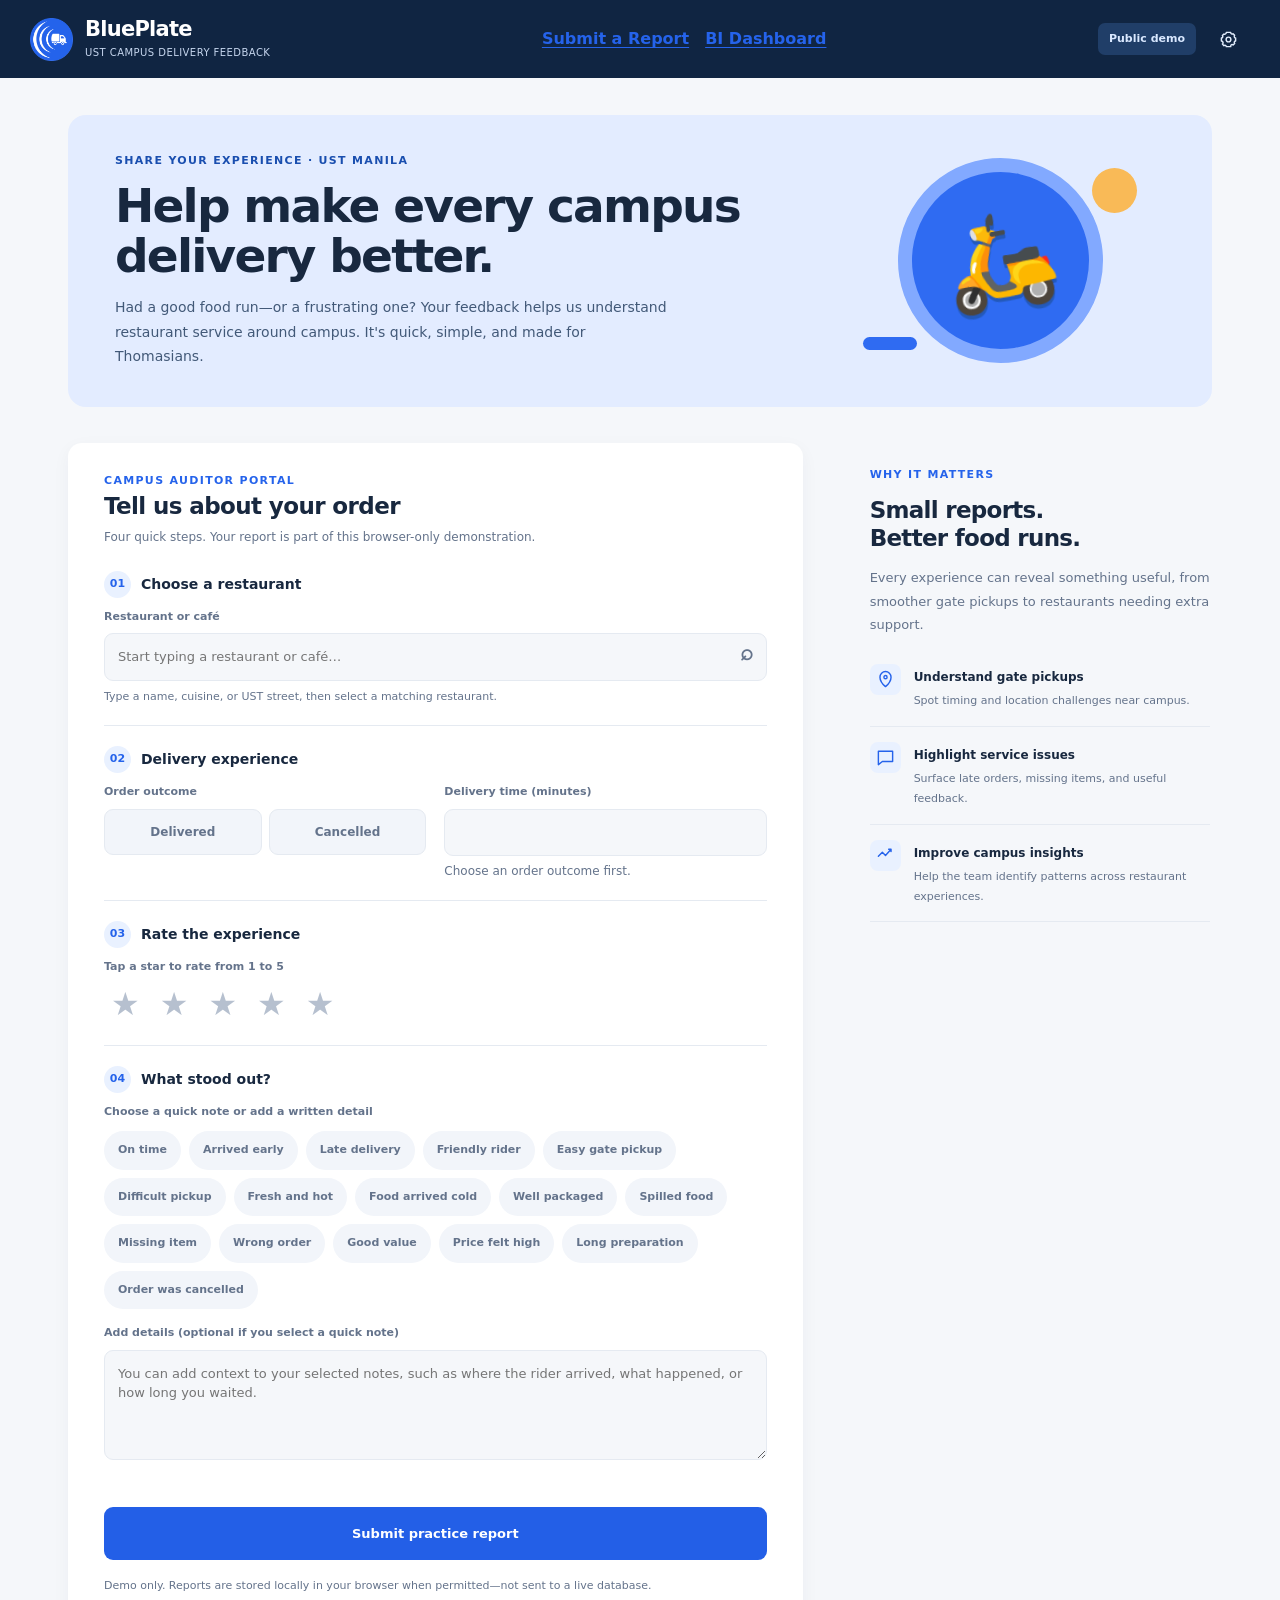
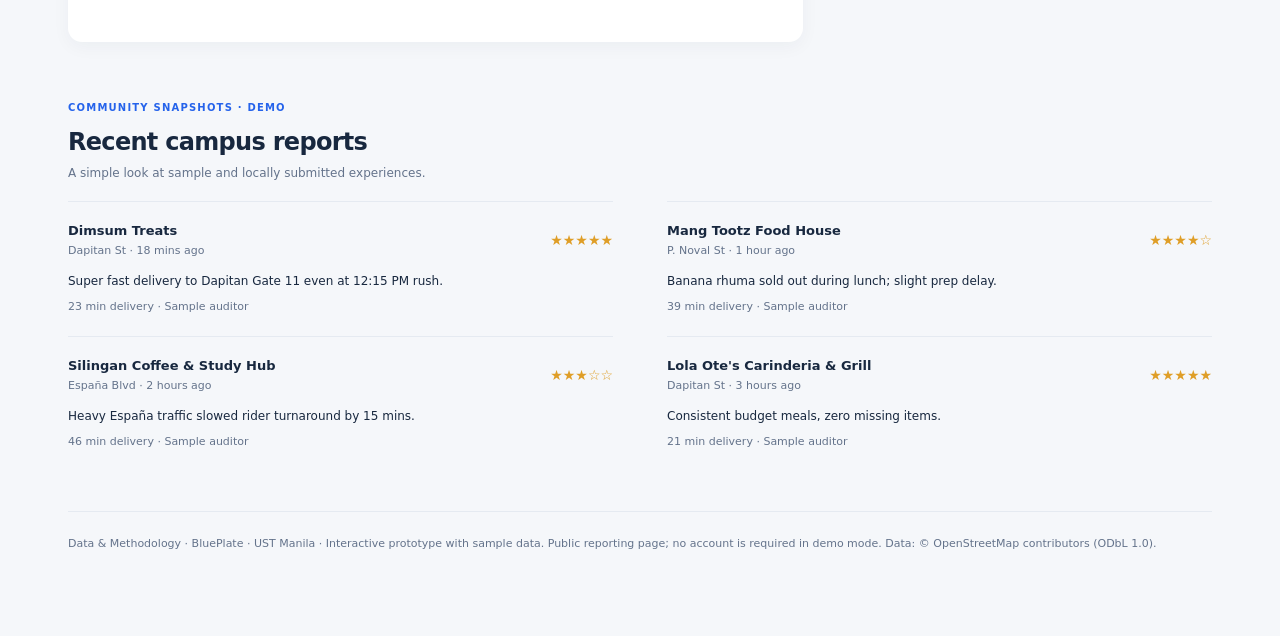
==== commit f1cc6284: "Improve BluePlate Flask presentation workflows" ====
--- a/prototype/osm-synthetic-dashboard/frontend/index.html
+++ b/prototype/osm-synthetic-dashboard/frontend/index.html
@@ -1,17 +1,17 @@
 <!DOCTYPE html><html lang="en"><head><meta charset="UTF-8"><meta name="viewport" content="width=device-width,initial-scale=1"><meta name="theme-color" content="#102542"><link rel="icon" type="image/png" href="assets/blueplate-original-logo.png"><title>BluePlate | Campus Delivery Feedback</title><link rel="stylesheet" href="assets/style.css"><script>try{const v=localStorage.getItem('blueplate_theme_v4');document.documentElement.dataset.theme=v==='dark'||(v!=='light'&&matchMedia('(prefers-color-scheme:dark)').matches)?'dark':'light'}catch(e){}</script></head>
 <body class="public-body" data-page="public">
-<header class="topbar"><div class="topbar-inner"><a class="brand" href="./index.html"><img src="assets/blueplate-original-logo.png" alt="BluePlate logo"><div><strong>BluePlate</strong><span>UST CAMPUS DELIVERY FEEDBACK</span></div></a><div class="top-actions"><span class="header-chip">Public demo</span><div class="settings-anchor"><button id="settings-button" class="icon-button" aria-label="Settings" aria-haspopup="true" aria-expanded="false" title="Settings"><svg class="icon" viewBox="0 0 24 24"><circle cx="12" cy="12" r="3"/><path d="M19.4 15a1.7 1.7 0 0 0 .35 1.9l.05.05-2 2-.06-.05a1.7 1.7 0 0 0-1.85-.34 1.7 1.7 0 0 0-1.05 1.54V21H9.2v-.1a1.7 1.7 0 0 0-1.04-1.54 1.7 1.7 0 0 0-1.85.34l-.06.06-2-2 .05-.06A1.7 1.7 0 0 0 4.65 15 1.7 1.7 0 0 0 3.1 14H3v-4h.1A1.7 1.7 0 0 0 4.65 9a1.7 1.7 0 0 0-.35-1.9l-.05-.05 2-2 .06.05A1.7 1.7 0 0 0 8.16 5 1.7 1.7 0 0 0 9.2 3.5V3h5.6v.5A1.7 1.7 0 0 0 15.84 5a1.7 1.7 0 0 0 1.85-.34l.06-.06 2 2-.05.06a1.7 1.7 0 0 0-.35 1.9A1.7 1.7 0 0 0 20.9 10h.1v4h-.1A1.7 1.7 0 0 0 19.4 15Z"/></svg></button><div id="settings-popover" class="settings-popover hidden"><h3>Appearance</h3><div class="theme-choices"><button type="button" data-theme-choice="light">Light</button><button type="button" data-theme-choice="dark">Dark</button><button type="button" data-theme-choice="system">System</button></div><p class="settings-foot">Theme preference is saved in this browser.</p></div></div></div></div></header>
+<header class="topbar"><div class="topbar-inner"><a class="brand" data-flask-home href="./index.html"><img src="assets/blueplate-original-logo.png" alt="BluePlate logo"><div><strong>BluePlate</strong><span>UST CAMPUS DELIVERY FEEDBACK</span></div></a><nav class="workflow-nav" aria-label="BluePlate workflows"><a data-flask-home href="./index.html">Submit a Report</a><a data-flask-dashboard href="./admin/index.html">BI Dashboard</a></nav><div class="top-actions"><span class="header-chip">Public demo</span><div class="settings-anchor"><button id="settings-button" class="icon-button" aria-label="Settings" aria-haspopup="true" aria-expanded="false" title="Settings"><svg class="icon" viewBox="0 0 24 24"><circle cx="12" cy="12" r="3"/><path d="M19.4 15a1.7 1.7 0 0 0 .35 1.9l.05.05-2 2-.06-.05a1.7 1.7 0 0 0-1.85-.34 1.7 1.7 0 0 0-1.05 1.54V21H9.2v-.1a1.7 1.7 0 0 0-1.04-1.54 1.7 1.7 0 0 0-1.85.34l-.06.06-2-2 .05-.06A1.7 1.7 0 0 0 4.65 15 1.7 1.7 0 0 0 3.1 14H3v-4h.1A1.7 1.7 0 0 0 4.65 9a1.7 1.7 0 0 0-.35-1.9l-.05-.05 2-2 .06.05A1.7 1.7 0 0 0 8.16 5 1.7 1.7 0 0 0 9.2 3.5V3h5.6v.5A1.7 1.7 0 0 0 15.84 5a1.7 1.7 0 0 0 1.85-.34l.06-.06 2 2-.05.06a1.7 1.7 0 0 0-.35 1.9A1.7 1.7 0 0 0 20.9 10h.1v4h-.1A1.7 1.7 0 0 0 19.4 15Z"/></svg></button><div id="settings-popover" class="settings-popover hidden"><h3>Appearance</h3><div class="theme-choices"><button type="button" data-theme-choice="light">Light</button><button type="button" data-theme-choice="dark">Dark</button><button type="button" data-theme-choice="system">System</button></div><p class="settings-foot">Theme preference is saved in this browser.</p></div></div></div></div></header>
 <main class="public-main">
 <section class="public-hero"><div><div class="eyebrow">Share your experience · UST Manila</div><h1>Help make every campus delivery better.</h1><p>Had a good food run—or a frustrating one? Your feedback helps us understand restaurant service around campus. It's quick, simple, and made for Thomasians.</p></div><div class="hero-art" aria-hidden="true"><div class="hero-plate"><span class="food-emoji">🛵</span></div></div></section>
 <div class="public-columns"><section class="public-form" id="report-form-section"><div class="eyebrow">Campus auditor portal</div><h2>Tell us about your order</h2><p class="subtitle">Four quick steps. Your report is part of this browser-only demonstration.</p>
 <form id="audit-form">
 <div class="form-section"><h3><span class="step">01</span> Choose a restaurant</h3><label class="form-label" for="audit-restaurant">Restaurant or café</label><select id="audit-restaurant" class="form-control" required></select></div>
-<div class="form-section"><h3><span class="step">02</span> Delivery experience</h3><div class="form-row"><div><label class="form-label">Order outcome</label><div class="radio-row"><label><input type="radio" name="audit-cancelled" value="no" checked><span>Delivered</span></label><label><input type="radio" name="audit-cancelled" value="yes"><span>Cancelled</span></label></div></div><div><label class="form-label" for="audit-minutes">Delivery time (minutes)</label><input type="number" min="5" max="180" value="26" id="audit-minutes" class="form-control" required><p class="small muted" id="minutes-hint" style="margin:6px 0 0">From placing the order to delivery</p></div></div></div>
-<div class="form-section"><h3><span class="step">03</span> Rate the experience</h3><label class="form-label" id="rating-label">Tap a star to rate from 1 to 5</label><div class="stars" id="stars" role="group" aria-labelledby="rating-label"><button class="star" type="button" data-star="1" aria-label="1 star">★</button><button class="star" type="button" data-star="2" aria-label="2 stars">★</button><button class="star" type="button" data-star="3" aria-label="3 stars">★</button><button class="star" type="button" data-star="4" aria-label="4 stars">★</button><button class="star" type="button" data-star="5" aria-label="5 stars">★</button></div><input type="hidden" id="rating-value" value="5"></div>
-<div class="form-section"><h3><span class="step">04</span> What stood out?</h3><label class="form-label">Select any quick notes that fit</label><div id="quick-notes" class="tag-list" role="group" aria-label="Quick feedback notes"></div><label class="form-label" for="audit-details">Add more details (optional)</label><textarea id="audit-details" class="form-control" rows="4" maxlength="1000" placeholder="You can add context to your selected notes, such as where the rider arrived, what happened, or how long you waited."></textarea></div>
+<div class="form-section"><h3><span class="step">02</span> Delivery experience</h3><div class="form-row"><div><label class="form-label">Order outcome</label><div class="radio-row"><label><input type="radio" name="audit-cancelled" value="no" required><span>Delivered</span></label><label><input type="radio" name="audit-cancelled" value="yes"><span>Cancelled</span></label></div></div><div><label class="form-label" for="audit-minutes">Delivery time (minutes)</label><input type="number" min="1" max="240" step="1" id="audit-minutes" class="form-control" required><p class="small muted" id="minutes-hint" style="margin:6px 0 0">From placing the order to delivery</p></div></div></div>
+<div class="form-section"><h3><span class="step">03</span> Rate the experience</h3><label class="form-label" id="rating-label">Tap a star to rate from 1 to 5</label><div class="stars" id="stars" role="group" aria-labelledby="rating-label"><button class="star" type="button" data-star="1" aria-label="1 star">★</button><button class="star" type="button" data-star="2" aria-label="2 stars">★</button><button class="star" type="button" data-star="3" aria-label="3 stars">★</button><button class="star" type="button" data-star="4" aria-label="4 stars">★</button><button class="star" type="button" data-star="5" aria-label="5 stars">★</button></div><input type="hidden" id="rating-value" value=""></div>
+<div class="form-section"><h3><span class="step">04</span> What stood out?</h3><label class="form-label">Choose a quick note or add a written detail</label><div id="quick-notes" class="tag-list" role="group" aria-label="Quick feedback notes"></div><label class="form-label" for="audit-details">Add details (optional if you select a quick note)</label><textarea id="audit-details" class="form-control" rows="4" maxlength="1000" placeholder="You can add context to your selected notes, such as where the rider arrived, what happened, or how long you waited."></textarea></div>
 <button type="submit" class="submit-btn">Submit practice report</button><p class="demo-tip">Demo only. Reports are stored locally in your browser when permitted—not sent to a live database.</p>
 </form></section><aside class="benefits"><div class="eyebrow">Why it matters</div><h2>Small reports.<br>Better food runs.</h2><p>Every experience can reveal something useful, from smoother gate pickups to restaurants needing extra support.</p><div class="benefit-line"><div class="mini-icon"><svg class="icon" viewBox="0 0 24 24"><path d="M12 21s7-6 7-12a7 7 0 1 0-14 0c0 6 7 12 7 12Z"/><circle cx="12" cy="9" r="2"/></svg></div><div><strong>Understand gate pickups</strong><p>Spot timing and location challenges near campus.</p></div></div><div class="benefit-line"><div class="mini-icon"><svg class="icon" viewBox="0 0 24 24"><path d="M3 4h18v13H8l-5 4V4Z"/></svg></div><div><strong>Highlight service issues</strong><p>Surface late orders, missing items, and useful feedback.</p></div></div><div class="benefit-line"><div class="mini-icon"><svg class="icon" viewBox="0 0 24 24"><path d="m3 13 5-5 4 4 7-8M16 4h3v3"/></svg></div><div><strong>Improve campus insights</strong><p>Help the team identify patterns across restaurant experiences.</p></div></div></aside></div>
 <section class="recent-section" id="recent"><div class="section-tag">Community snapshots · demo</div><h2>Recent campus reports</h2><p class="small muted">A simple look at sample and locally submitted experiences.</p><div class="reviews" id="recent-reviews"></div></section>
-<footer class="footer">BluePlate · UST Manila · Interactive prototype with sample data. Public reporting page; no account is required in demo mode. Data: <a href="https://www.openstreetmap.org/copyright" target="_blank" rel="noopener noreferrer">© OpenStreetMap contributors</a> (ODbL 1.0).</footer>
+<footer class="footer"><a data-flask-dashboard href="./admin/index.html#data-methodology">Data &amp; Methodology</a> · BluePlate · UST Manila · Interactive prototype with sample data. Public reporting page; no account is required in demo mode. Data: <a href="https://www.openstreetmap.org/copyright" target="_blank" rel="noopener noreferrer">© OpenStreetMap contributors</a> (ODbL 1.0).</footer>
 </main><div class="toast-wrap" id="toasts" aria-live="polite"></div><script src="assets/sample-data.js"></script><script src="assets/app.js"></script><script src="assets/blueplate-synthetic-demo.js"></script>
   <script src="assets/api-bridge.js"></script></body></html>
--- a/prototype/osm-synthetic-dashboard/frontend/assets/style.css
+++ b/prototype/osm-synthetic-dashboard/frontend/assets/style.css
@@ -279,3 +279,20 @@
 .bp-directory-coverage p{font-size:11px;color:var(--muted);margin:14px 0 0;line-height:1.5}
 .bp-chart-data-fallback{display:flex;align-items:center;justify-content:center;height:100%;padding:18px;text-align:center;color:var(--muted);font-size:12px;line-height:1.9}
 @media(max-width:850px){.bp-coverage-grid{grid-template-columns:repeat(2,minmax(0,1fr))}}
+
+.workflow-nav{display:flex;flex-wrap:wrap;gap:8px 16px}
+.workflow-nav a,.methodology-links a{color:var(--blue);font-weight:700;text-decoration:underline;text-underline-offset:3px}
+.workflow-nav a{white-space:nowrap}
+.methodology{margin:24px 0;padding:16px;border:1px solid var(--border);border-radius:12px;background:var(--paper);scroll-margin-top:105px}
+.methodology summary{cursor:pointer;font-weight:700}
+.methodology li+li{margin-top:8px}
+.methodology-links{display:flex;flex-wrap:wrap;gap:8px 16px}
+@media(max-width:600px){
+ .topbar{height:auto;min-height:69px}
+ .topbar-inner{flex-wrap:wrap;gap:8px;padding-block:8px}
+ .workflow-nav{order:3;flex-basis:100%}
+ .workflow-nav a{padding-block:5px}
+ .kpis{grid-template-columns:repeat(2,minmax(0,1fr))}
+ .kpi,.bp-period-tabs button{min-width:0;overflow-wrap:anywhere}
+ .bp-period-tabs{min-width:0}
+}
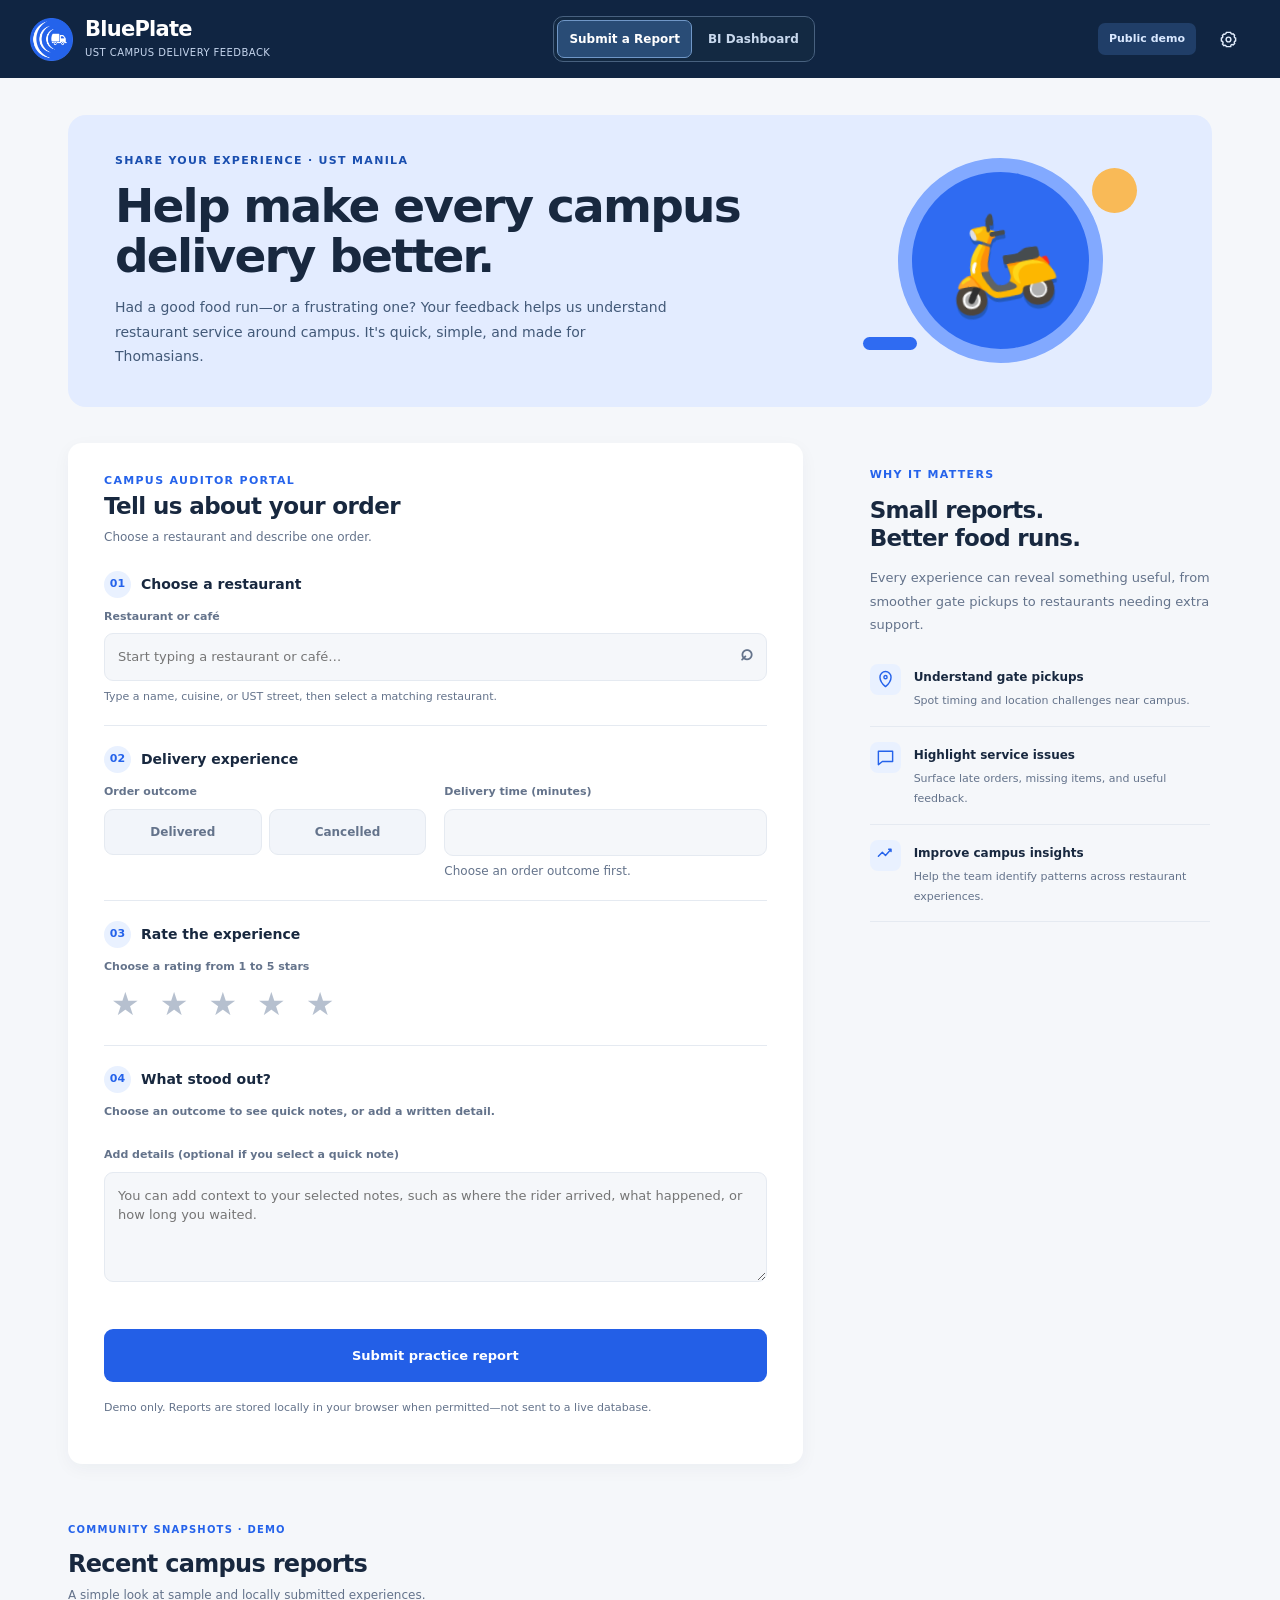
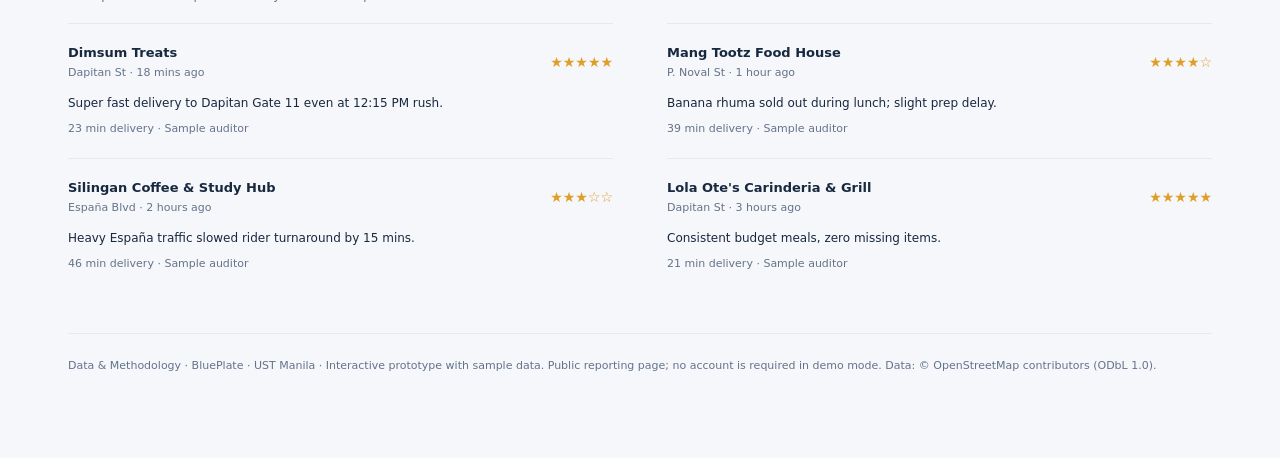
==== commit 933c0e26: "Consolidate BluePlate frontend usability and privacy refinements" ====
--- a/prototype/osm-synthetic-dashboard/frontend/index.html
+++ b/prototype/osm-synthetic-dashboard/frontend/index.html
@@ -1,17 +1,43 @@
 <!DOCTYPE html><html lang="en"><head><meta charset="UTF-8"><meta name="viewport" content="width=device-width,initial-scale=1"><meta name="theme-color" content="#102542"><link rel="icon" type="image/png" href="assets/blueplate-original-logo.png"><title>BluePlate | Campus Delivery Feedback</title><link rel="stylesheet" href="assets/style.css"><script>try{const v=localStorage.getItem('blueplate_theme_v4');document.documentElement.dataset.theme=v==='dark'||(v!=='light'&&matchMedia('(prefers-color-scheme:dark)').matches)?'dark':'light'}catch(e){}</script></head>
 <body class="public-body" data-page="public">
-<header class="topbar"><div class="topbar-inner"><a class="brand" data-flask-home href="./index.html"><img src="assets/blueplate-original-logo.png" alt="BluePlate logo"><div><strong>BluePlate</strong><span>UST CAMPUS DELIVERY FEEDBACK</span></div></a><nav class="workflow-nav" aria-label="BluePlate workflows"><a data-flask-home href="./index.html">Submit a Report</a><a data-flask-dashboard href="./admin/index.html">BI Dashboard</a></nav><div class="top-actions"><span class="header-chip">Public demo</span><div class="settings-anchor"><button id="settings-button" class="icon-button" aria-label="Settings" aria-haspopup="true" aria-expanded="false" title="Settings"><svg class="icon" viewBox="0 0 24 24"><circle cx="12" cy="12" r="3"/><path d="M19.4 15a1.7 1.7 0 0 0 .35 1.9l.05.05-2 2-.06-.05a1.7 1.7 0 0 0-1.85-.34 1.7 1.7 0 0 0-1.05 1.54V21H9.2v-.1a1.7 1.7 0 0 0-1.04-1.54 1.7 1.7 0 0 0-1.85.34l-.06.06-2-2 .05-.06A1.7 1.7 0 0 0 4.65 15 1.7 1.7 0 0 0 3.1 14H3v-4h.1A1.7 1.7 0 0 0 4.65 9a1.7 1.7 0 0 0-.35-1.9l-.05-.05 2-2 .06.05A1.7 1.7 0 0 0 8.16 5 1.7 1.7 0 0 0 9.2 3.5V3h5.6v.5A1.7 1.7 0 0 0 15.84 5a1.7 1.7 0 0 0 1.85-.34l.06-.06 2 2-.05.06a1.7 1.7 0 0 0-.35 1.9A1.7 1.7 0 0 0 20.9 10h.1v4h-.1A1.7 1.7 0 0 0 19.4 15Z"/></svg></button><div id="settings-popover" class="settings-popover hidden"><h3>Appearance</h3><div class="theme-choices"><button type="button" data-theme-choice="light">Light</button><button type="button" data-theme-choice="dark">Dark</button><button type="button" data-theme-choice="system">System</button></div><p class="settings-foot">Theme preference is saved in this browser.</p></div></div></div></div></header>
+<header class="topbar"><div class="topbar-inner"><a class="brand" data-flask-home href="./index.html"><img src="assets/blueplate-original-logo.png" alt="BluePlate logo"><div><strong>BluePlate</strong><span>UST CAMPUS DELIVERY FEEDBACK</span></div></a><nav class="workflow-nav" aria-label="BluePlate workflows">
+  <a data-flask-home href="./index.html" aria-current="page">Submit a Report</a>
+  <a data-flask-dashboard href="./admin/index.html">BI Dashboard</a>
+</nav><div class="top-actions"><span class="header-chip">Public demo</span><div class="settings-anchor"><button id="settings-button" class="icon-button" aria-label="Settings" aria-controls="settings-popover" aria-expanded="false" title="Settings"><svg class="icon" viewBox="0 0 24 24"><circle cx="12" cy="12" r="3"/><path d="M19.4 15a1.7 1.7 0 0 0 .35 1.9l.05.05-2 2-.06-.05a1.7 1.7 0 0 0-1.85-.34 1.7 1.7 0 0 0-1.05 1.54V21H9.2v-.1a1.7 1.7 0 0 0-1.04-1.54 1.7 1.7 0 0 0-1.85.34l-.06.06-2-2 .05-.06A1.7 1.7 0 0 0 4.65 15 1.7 1.7 0 0 0 3.1 14H3v-4h.1A1.7 1.7 0 0 0 4.65 9a1.7 1.7 0 0 0-.35-1.9l-.05-.05 2-2 .06.05A1.7 1.7 0 0 0 8.16 5 1.7 1.7 0 0 0 9.2 3.5V3h5.6v.5A1.7 1.7 0 0 0 15.84 5a1.7 1.7 0 0 0 1.85-.34l.06-.06 2 2-.05.06a1.7 1.7 0 0 0-.35 1.9A1.7 1.7 0 0 0 20.9 10h.1v4h-.1A1.7 1.7 0 0 0 19.4 15Z"/></svg></button><div id="settings-popover" class="settings-popover hidden"><h3>Appearance</h3><div class="theme-choices"><button type="button" data-theme-choice="light">Light</button><button type="button" data-theme-choice="dark">Dark</button><button type="button" data-theme-choice="system">System</button></div><p class="settings-foot">Theme preference is saved in this browser.</p>
+          <nav class="settings-resources" aria-labelledby="settings-resources-heading">
+            <h3 id="settings-resources-heading">About &amp; Resources</h3>
+            <ul>
+            <li><a data-flask-dashboard href="./admin/index.html#data-methodology">Data &amp; Methodology</a></li>
+            <li><a href="https://github.com/KaneD29/G3-BluePlate-Delivery-Intelligence/tree/ceb7a271ada825cfe721c3a9850b2ca74e093b86/prototype/osm-synthetic-dashboard/database">SQL Schema Directory<span class="settings-external" aria-hidden="true">↗</span></a></li>
+            <li><a href="https://github.com/KaneD29/G3-BluePlate-Delivery-Intelligence/blob/ceb7a271ada825cfe721c3a9850b2ca74e093b86/prototype/osm-synthetic-dashboard/database/06_v8_oltp_migration.sql">Database Migration<span class="settings-external" aria-hidden="true">↗</span></a></li>
+            <li><a href="https://github.com/KaneD29/G3-BluePlate-Delivery-Intelligence/blob/ceb7a271ada825cfe721c3a9850b2ca74e093b86/prototype/osm-synthetic-dashboard/database/07_v8_daily_analytics_view.sql">Daily BI View<span class="settings-external" aria-hidden="true">↗</span></a></li>
+            <li><a href="#report-form-section">Privacy &amp; Data Use</a></li>
+            </ul>
+          </nav></div></div></div></div></header>
 <main class="public-main">
 <section class="public-hero"><div><div class="eyebrow">Share your experience · UST Manila</div><h1>Help make every campus delivery better.</h1><p>Had a good food run—or a frustrating one? Your feedback helps us understand restaurant service around campus. It's quick, simple, and made for Thomasians.</p></div><div class="hero-art" aria-hidden="true"><div class="hero-plate"><span class="food-emoji">🛵</span></div></div></section>
-<div class="public-columns"><section class="public-form" id="report-form-section"><div class="eyebrow">Campus auditor portal</div><h2>Tell us about your order</h2><p class="subtitle">Four quick steps. Your report is part of this browser-only demonstration.</p>
+<div class="public-columns"><section class="public-form" id="report-form-section" tabindex="-1"><div class="eyebrow">Campus auditor portal</div><h2>Tell us about your order</h2><p class="subtitle">Choose a restaurant and describe one order.</p>
+<div id="bp-report-privacy" class="bp-report-privacy" hidden>
+  <p>Report summaries may appear publicly. Quick notes and written details stay out of the public feed and dashboard.</p>
+  <details id="bp-privacy-details">
+  <summary>Privacy &amp; Data Use</summary>
+  <p>Guest feedback helps BluePlate summarize delivery experiences. Reports are voluntary, and a small sample cannot establish a restaurant’s overall performance.</p>
+  <p>The public feed and API can show the restaurant and zone, outcome, delivery time, rating, submission date and time, report type, and report reference. Quick notes and written details are stored with the report and omitted from the public feed and dashboard. Leave out personal information.</p>
+  <a data-flask-dashboard href="./admin/index.html#data-methodology">Data &amp; Methodology</a>
+  </details>
+</div>
 <form id="audit-form">
+<fieldset id="bp-report-fields" class="bp-report-fields" aria-label="Delivery report fields">
 <div class="form-section"><h3><span class="step">01</span> Choose a restaurant</h3><label class="form-label" for="audit-restaurant">Restaurant or café</label><select id="audit-restaurant" class="form-control" required></select></div>
-<div class="form-section"><h3><span class="step">02</span> Delivery experience</h3><div class="form-row"><div><label class="form-label">Order outcome</label><div class="radio-row"><label><input type="radio" name="audit-cancelled" value="no" required><span>Delivered</span></label><label><input type="radio" name="audit-cancelled" value="yes"><span>Cancelled</span></label></div></div><div><label class="form-label" for="audit-minutes">Delivery time (minutes)</label><input type="number" min="1" max="240" step="1" id="audit-minutes" class="form-control" required><p class="small muted" id="minutes-hint" style="margin:6px 0 0">From placing the order to delivery</p></div></div></div>
-<div class="form-section"><h3><span class="step">03</span> Rate the experience</h3><label class="form-label" id="rating-label">Tap a star to rate from 1 to 5</label><div class="stars" id="stars" role="group" aria-labelledby="rating-label"><button class="star" type="button" data-star="1" aria-label="1 star">★</button><button class="star" type="button" data-star="2" aria-label="2 stars">★</button><button class="star" type="button" data-star="3" aria-label="3 stars">★</button><button class="star" type="button" data-star="4" aria-label="4 stars">★</button><button class="star" type="button" data-star="5" aria-label="5 stars">★</button></div><input type="hidden" id="rating-value" value=""></div>
-<div class="form-section"><h3><span class="step">04</span> What stood out?</h3><label class="form-label">Choose a quick note or add a written detail</label><div id="quick-notes" class="tag-list" role="group" aria-label="Quick feedback notes"></div><label class="form-label" for="audit-details">Add details (optional if you select a quick note)</label><textarea id="audit-details" class="form-control" rows="4" maxlength="1000" placeholder="You can add context to your selected notes, such as where the rider arrived, what happened, or how long you waited."></textarea></div>
+<div class="form-section"><h3><span class="step">02</span> Delivery experience</h3><div class="form-row"><div><span class="form-label" id="audit-outcome-label">Order outcome</span><div class="radio-row" role="group" aria-labelledby="audit-outcome-label"><label><input type="radio" name="audit-cancelled" value="no" required><span>Delivered</span></label><label><input type="radio" name="audit-cancelled" value="yes"><span>Cancelled</span></label></div></div><div><label class="form-label" for="audit-minutes">Delivery time (minutes)</label><input type="number" min="1" max="240" step="1" id="audit-minutes" class="form-control" aria-describedby="minutes-hint" required><p class="small muted" id="minutes-hint" style="margin:6px 0 0">From placing the order to delivery</p></div></div></div>
+<div class="form-section"><h3><span class="step">03</span> Rate the experience</h3><label class="form-label" id="rating-label">Choose a rating from 1 to 5 stars</label><div class="stars" id="stars" role="group" aria-labelledby="rating-label"><button class="star" type="button" data-star="1" aria-label="1 star">★</button><button class="star" type="button" data-star="2" aria-label="2 stars">★</button><button class="star" type="button" data-star="3" aria-label="3 stars">★</button><button class="star" type="button" data-star="4" aria-label="4 stars">★</button><button class="star" type="button" data-star="5" aria-label="5 stars">★</button></div><input type="hidden" id="rating-value" value=""></div>
+<div class="form-section"><h3><span class="step">04</span> What stood out?</h3><p class="form-label" id="quick-notes-hint">Choose an outcome to see quick notes, or add a written detail.</p><div id="quick-notes" class="tag-list" role="group" aria-labelledby="quick-notes-hint"></div><label class="form-label" for="audit-details">Add details (optional if you select a quick note)</label><textarea id="audit-details" class="form-control" rows="4" maxlength="1000" placeholder="You can add context to your selected notes, such as where the rider arrived, what happened, or how long you waited."></textarea></div>
 <button type="submit" class="submit-btn">Submit practice report</button><p class="demo-tip">Demo only. Reports are stored locally in your browser when permitted—not sent to a live database.</p>
+</fieldset>
+<p id="bp-report-progress" class="bp-report-feedback" role="status"></p>
+<p id="bp-report-error" class="bp-report-feedback bp-report-error" role="alert" tabindex="-1"></p>
 </form></section><aside class="benefits"><div class="eyebrow">Why it matters</div><h2>Small reports.<br>Better food runs.</h2><p>Every experience can reveal something useful, from smoother gate pickups to restaurants needing extra support.</p><div class="benefit-line"><div class="mini-icon"><svg class="icon" viewBox="0 0 24 24"><path d="M12 21s7-6 7-12a7 7 0 1 0-14 0c0 6 7 12 7 12Z"/><circle cx="12" cy="9" r="2"/></svg></div><div><strong>Understand gate pickups</strong><p>Spot timing and location challenges near campus.</p></div></div><div class="benefit-line"><div class="mini-icon"><svg class="icon" viewBox="0 0 24 24"><path d="M3 4h18v13H8l-5 4V4Z"/></svg></div><div><strong>Highlight service issues</strong><p>Surface late orders, missing items, and useful feedback.</p></div></div><div class="benefit-line"><div class="mini-icon"><svg class="icon" viewBox="0 0 24 24"><path d="m3 13 5-5 4 4 7-8M16 4h3v3"/></svg></div><div><strong>Improve campus insights</strong><p>Help the team identify patterns across restaurant experiences.</p></div></div></aside></div>
-<section class="recent-section" id="recent"><div class="section-tag">Community snapshots · demo</div><h2>Recent campus reports</h2><p class="small muted">A simple look at sample and locally submitted experiences.</p><div class="reviews" id="recent-reviews"></div></section>
-<footer class="footer"><a data-flask-dashboard href="./admin/index.html#data-methodology">Data &amp; Methodology</a> · BluePlate · UST Manila · Interactive prototype with sample data. Public reporting page; no account is required in demo mode. Data: <a href="https://www.openstreetmap.org/copyright" target="_blank" rel="noopener noreferrer">© OpenStreetMap contributors</a> (ODbL 1.0).</footer>
+<section class="recent-section" id="recent" aria-labelledby="bp-recent-heading" tabindex="-1"><div class="section-tag">Community snapshots · demo</div><h2 id="bp-recent-heading">Recent campus reports</h2><p class="small muted">A simple look at sample and locally submitted experiences.</p><div class="reviews" id="recent-reviews"></div></section>
+<footer class="footer"><a data-flask-dashboard href="./admin/index.html#data-methodology">Data &amp; Methodology</a> · BluePlate · UST Manila · <span id="bp-public-footer-note">Interactive prototype with sample data. Public reporting page; no account is required in demo mode.</span> Data: <a href="https://www.openstreetmap.org/copyright" target="_blank" rel="noopener noreferrer">© OpenStreetMap contributors</a> (ODbL 1.0).</footer>
 </main><div class="toast-wrap" id="toasts" aria-live="polite"></div><script src="assets/sample-data.js"></script><script src="assets/app.js"></script><script src="assets/blueplate-synthetic-demo.js"></script>
   <script src="assets/api-bridge.js"></script></body></html>
--- a/prototype/osm-synthetic-dashboard/frontend/assets/style.css
+++ b/prototype/osm-synthetic-dashboard/frontend/assets/style.css
@@ -144,6 +144,20 @@
 .bp-success-icon{display:grid;place-items:center;width:58px;height:58px;margin:0 auto 14px;border-radius:50%;font-size:26px;font-weight:900;color:#146b4b;background:#def8e8;border:1px solid #8dd9b4;}
 .bp-report-success h3{font-size:23px;margin:0;letter-spacing:-.4px;outline:none;}
 .bp-success-sub{font-size:12px;color:var(--muted);line-height:1.65;max-width:430px;margin:10px auto 18px;}
+.bp-report-fields{min-inline-size:0;margin:0;padding:0;border:0;}
+.bp-report-privacy{margin:0 0 18px;padding:12px 14px;border-left:3px solid var(--blue);background:var(--paper-2);border-radius:8px;color:var(--text);font-size:13px;line-height:1.55;}
+.bp-report-privacy p{margin:0 0 7px;}
+.bp-report-privacy summary{cursor:pointer;font-weight:700;scroll-margin-block:9rem 1rem;}
+.bp-report-privacy summary:focus-visible{outline:2px solid var(--blue);outline-offset:3px;}
+.bp-report-privacy details[open] summary{margin-bottom:8px;}
+.bp-report-feedback{margin:0;font-size:13px;line-height:1.5;}
+.bp-report-feedback:not(:empty){margin-top:10px;}
+.bp-report-error:not(:empty){padding:9px 11px;border-left:3px solid var(--red);background:var(--paper-2);color:var(--text);}
+.bp-report-feedback:focus-visible,.bp-report-privacy a:focus-visible,.bp-receipt-link:focus-visible{outline:2px solid var(--blue);outline-offset:3px;}
+.bp-report-fields .submit-btn:disabled{opacity:.7;cursor:default;}
+.bp-report-privacy a,.bp-receipt-link{color:var(--blue);font-weight:700;text-decoration:underline;text-underline-offset:3px;}
+.bp-receipt-link{display:table;margin:12px auto 0;padding-block:5px;}
+#recent,#report-form-section{scroll-margin-top:132px;}
 .bp-report-success dl{margin:0 0 18px;border:1px solid var(--border);border-radius:10px;overflow:hidden;text-align:left;}
 .bp-report-success dl>div{padding:12px 14px;display:grid;grid-template-columns:110px minmax(0,1fr);gap:12px;border-bottom:1px solid var(--border);font-size:12px;}
 .bp-report-success dl>div:last-child{border-bottom:0;}
@@ -280,19 +294,100 @@
 .bp-chart-data-fallback{display:flex;align-items:center;justify-content:center;height:100%;padding:18px;text-align:center;color:var(--muted);font-size:12px;line-height:1.9}
 @media(max-width:850px){.bp-coverage-grid{grid-template-columns:repeat(2,minmax(0,1fr))}}
 
-.workflow-nav{display:flex;flex-wrap:wrap;gap:8px 16px}
-.workflow-nav a,.methodology-links a{color:var(--blue);font-weight:700;text-decoration:underline;text-underline-offset:3px}
-.workflow-nav a{white-space:nowrap}
+.workflow-nav{display:flex;align-items:center;gap:4px;padding:3px;border:1px solid #48617f;border-radius:10px;background:#132942}
+.workflow-nav a{display:flex;align-items:center;justify-content:center;min-height:38px;padding:0 11px;border:1px solid transparent;border-radius:7px;color:#c8d8ed;font-size:12px;font-weight:750;line-height:1.2;text-decoration:none;white-space:nowrap}
+.workflow-nav a:hover{background:#203e60;color:#fff}
+.workflow-nav a[aria-current='page']{border-color:#7097c7;background:#294c76;color:#fff}
+.workflow-nav a:focus-visible{outline:2px solid #a9d0ff;outline-offset:1px}
+.methodology-links a{color:var(--blue);font-weight:700;text-decoration:underline;text-underline-offset:3px}
 .methodology{margin:24px 0;padding:16px;border:1px solid var(--border);border-radius:12px;background:var(--paper);scroll-margin-top:105px}
-.methodology summary{cursor:pointer;font-weight:700}
+.methodology summary{cursor:pointer;font-size:1.1875rem;font-weight:700;line-height:1.4}
 .methodology li+li{margin-top:8px}
-.methodology-links{display:flex;flex-wrap:wrap;gap:8px 16px}
+.methodology-links{display:flex;flex-wrap:wrap;gap:8px 16px;font-size:.8125rem;line-height:1.6}
+.settings-popover{width:min(250px,calc(100vw - 28px));max-height:calc(100dvh - 132px);overflow-y:auto;overscroll-behavior:contain}
+.settings-resources{margin-top:12px;padding-top:12px;border-top:1px solid var(--border)}
+.settings-resources ul{display:grid;gap:3px;list-style:none;margin:0;padding:0}
+.settings-resources a{display:flex;align-items:center;justify-content:space-between;gap:8px;min-height:35px;padding:5px 9px;border:1px solid transparent;border-radius:6px;background:var(--paper-2);color:var(--text);font-size:.8125rem;font-weight:650;text-decoration:none}
+.settings-resources a:hover,.settings-resources a:active{background:var(--hover);border-color:var(--border);color:var(--blue)}
+.settings-resources a:active{border-color:var(--blue)}
+.settings-external{color:var(--muted)}
+.settings-popover :is(a,button):focus-visible{outline:2px solid var(--blue);outline-offset:1px}
+#settings-button:focus-visible{outline:2px solid #a9d0ff;outline-offset:2px}
+@media(max-width:600px){.settings-resources a{min-height:44px}}
+:root{--chart-ink:#334760;--chart-grid:#c2cfdf;--chart-axis:#8498b0;--chart-blue:#3772e9;--chart-teal:#007e74}
+html[data-theme='dark']{--chart-ink:#d7e5f7;--chart-grid:#526780;--chart-axis:#8da5c3;--chart-blue:#79aaff;--chart-teal:#65d5bb}
+.chart-box canvas[hidden],.bp-directory-pagination[hidden]{display:none}
+#overview .page-heading{margin-bottom:16px}
+#overview .page-heading p{font-size:15px;line-height:1.6}
+.bp-kpi-heading{display:flex;flex-wrap:wrap;align-items:center;gap:5px 8px;min-height:32px;margin-bottom:10px}
+.kpi .bp-kpi-heading .k-label{margin:0}
+.kpi .bp-kpi-heading .pill{position:static}
+.bp-period-top{display:grid;justify-content:stretch;gap:10px}
+.bp-period-top .bp-feature-title,.bp-directory-coverage summary{font-size:15px;margin:0}
+.bp-period-tabs{justify-self:start}
+.bp-period-tabs button{min-height:40px}
+.bp-period-tabs button.is-active{box-shadow:inset 0 0 0 1px currentColor}
+#bp-period-caption{white-space:pre-line;color:var(--muted);font-size:13px;line-height:1.65}
+#bp-period-caption::first-line{color:var(--text);font-weight:750}
+.bp-view-freshness{display:grid;grid-template-columns:repeat(auto-fit,minmax(min(100%,145px),1fr));gap:8px 16px;margin:0;padding:10px 0;border-top:1px solid var(--border)}
+.bp-view-freshness[hidden]{display:none}
+.bp-view-freshness dt{color:var(--muted);font-size:11px}
+.bp-view-freshness dd{margin:3px 0 0;color:var(--text);font-size:13px;font-weight:700;overflow-wrap:anywhere}
+.bp-period-top>.bp-feature-description:last-child{margin:0;font-size:12px}
+.bp-directory-coverage{padding:12px 16px}
+.bp-directory-coverage summary{cursor:pointer;font-weight:750}
+.bp-directory-coverage[open] summary{margin-bottom:12px}
+.bp-directory-coverage summary:focus-visible{outline:2px solid var(--blue);outline-offset:3px}
+.bp-coverage-grid{grid-template-columns:repeat(auto-fit,minmax(min(100%,120px),1fr));gap:8px}
+.bp-coverage-grid>div{padding:9px}
+.bp-coverage-grid strong{font-size:17px}
+.bp-supporting-metrics{display:grid;grid-template-columns:repeat(auto-fit,minmax(min(100%,190px),1fr));gap:10px 16px;margin:14px 0 0}
+.bp-supporting-metrics>div{border-top:1px solid var(--border);padding-top:8px}
+.bp-supporting-metrics dt{font-size:12px;font-weight:700}
+.bp-supporting-metrics dd{display:flex;flex-direction:column;gap:3px;margin:4px 0 0}
+.bp-supporting-metrics small{font-size:11px;color:var(--muted)}
+.bp-directory-pagination{display:flex;flex-wrap:wrap;justify-content:flex-end;align-items:center;gap:10px;padding:12px 16px;border-top:1px solid var(--border)}
+.bp-directory-pagination p{margin:0;color:var(--text);font-size:12px;text-align:center}
+.bp-directory-pagination button{min-height:44px}
+.bp-directory-pagination button:disabled{opacity:.55;cursor:default}
+.bp-directory-pagination button:focus-visible,.table-wrap:focus-visible{outline:2px solid var(--blue);outline-offset:-3px}
+#restaurants .table-wrap table{min-width:820px;table-layout:fixed}
+#restaurants th,#restaurants td{padding-inline:12px;white-space:normal;overflow-wrap:anywhere}
+#restaurants th:nth-child(1),#restaurants th:nth-child(7){width:18%}
+#restaurants th:nth-child(2){width:16%}
+#restaurants th:nth-child(3),#restaurants th:nth-child(8){width:8%}
+#restaurants th:nth-child(4),#restaurants th:nth-child(5){width:11%}
+#restaurants th:nth-child(6){width:10%}
+.bp-directory-scroll-hint{display:none;margin:0;padding:8px 12px;color:var(--muted);font-size:12px}
+@media(max-width:1050px){.bp-directory-scroll-hint{display:block}}
+.methodology ul{padding-inline-start:22px;font-size:.875rem;line-height:1.65;color:var(--muted)}
+.methodology li strong{color:var(--text);font-size:.9375rem}
+@media(min-width:1200px){#overview .kpis{grid-template-columns:repeat(5,minmax(0,1fr))}}
+@media(max-width:760px){
+ .topbar{height:auto;min-height:69px}
+ .topbar-inner{display:grid;grid-template-columns:minmax(0,1fr) auto;gap:6px 8px;padding:8px 14px}
+ .topbar .brand{grid-area:1 / 1}
+ .topbar .brand span{line-height:1.25}
+ .topbar .top-actions{display:contents}
+ .topbar .header-chip{grid-area:1 / 2;justify-self:end}
+ .workflow-nav{grid-area:2 / 1 / 3 / -1;justify-self:start}
+ .workflow-nav a{min-height:44px}
+ .topbar .settings-anchor{grid-area:2 / 2;justify-self:end}
+}
+@media(max-width:360px){
+ .topbar .brand{gap:8px}
+ .topbar .brand img{width:34px;height:34px}
+ .topbar .brand span{font-size:8px;letter-spacing:.025em;margin-top:3px}
+}
 @media(max-width:600px){
- .topbar{height:auto;min-height:69px}
- .topbar-inner{flex-wrap:wrap;gap:8px;padding-block:8px}
- .workflow-nav{order:3;flex-basis:100%}
- .workflow-nav a{padding-block:5px}
  .kpis{grid-template-columns:repeat(2,minmax(0,1fr))}
  .kpi,.bp-period-tabs button{min-width:0;overflow-wrap:anywhere}
- .bp-period-tabs{min-width:0}
-}
+ .bp-period-tabs{display:grid;grid-template-columns:repeat(4,minmax(0,1fr));min-width:0}
+ .bp-period-tabs [data-period='latest'],.bp-period-tabs [data-period='latest-report']{grid-column:span 2}
+ .bp-period-tabs button{overflow-wrap:normal}
+ .admin-layout .main>section,.methodology{scroll-margin-top:156px}
+ .bp-directory-pagination{justify-content:space-between;padding-inline:10px;gap:6px}
+ .bp-directory-pagination p{flex:1}
+ .bp-directory-pagination button{padding-inline:9px}
+ .chart-box{height:255px}
+}
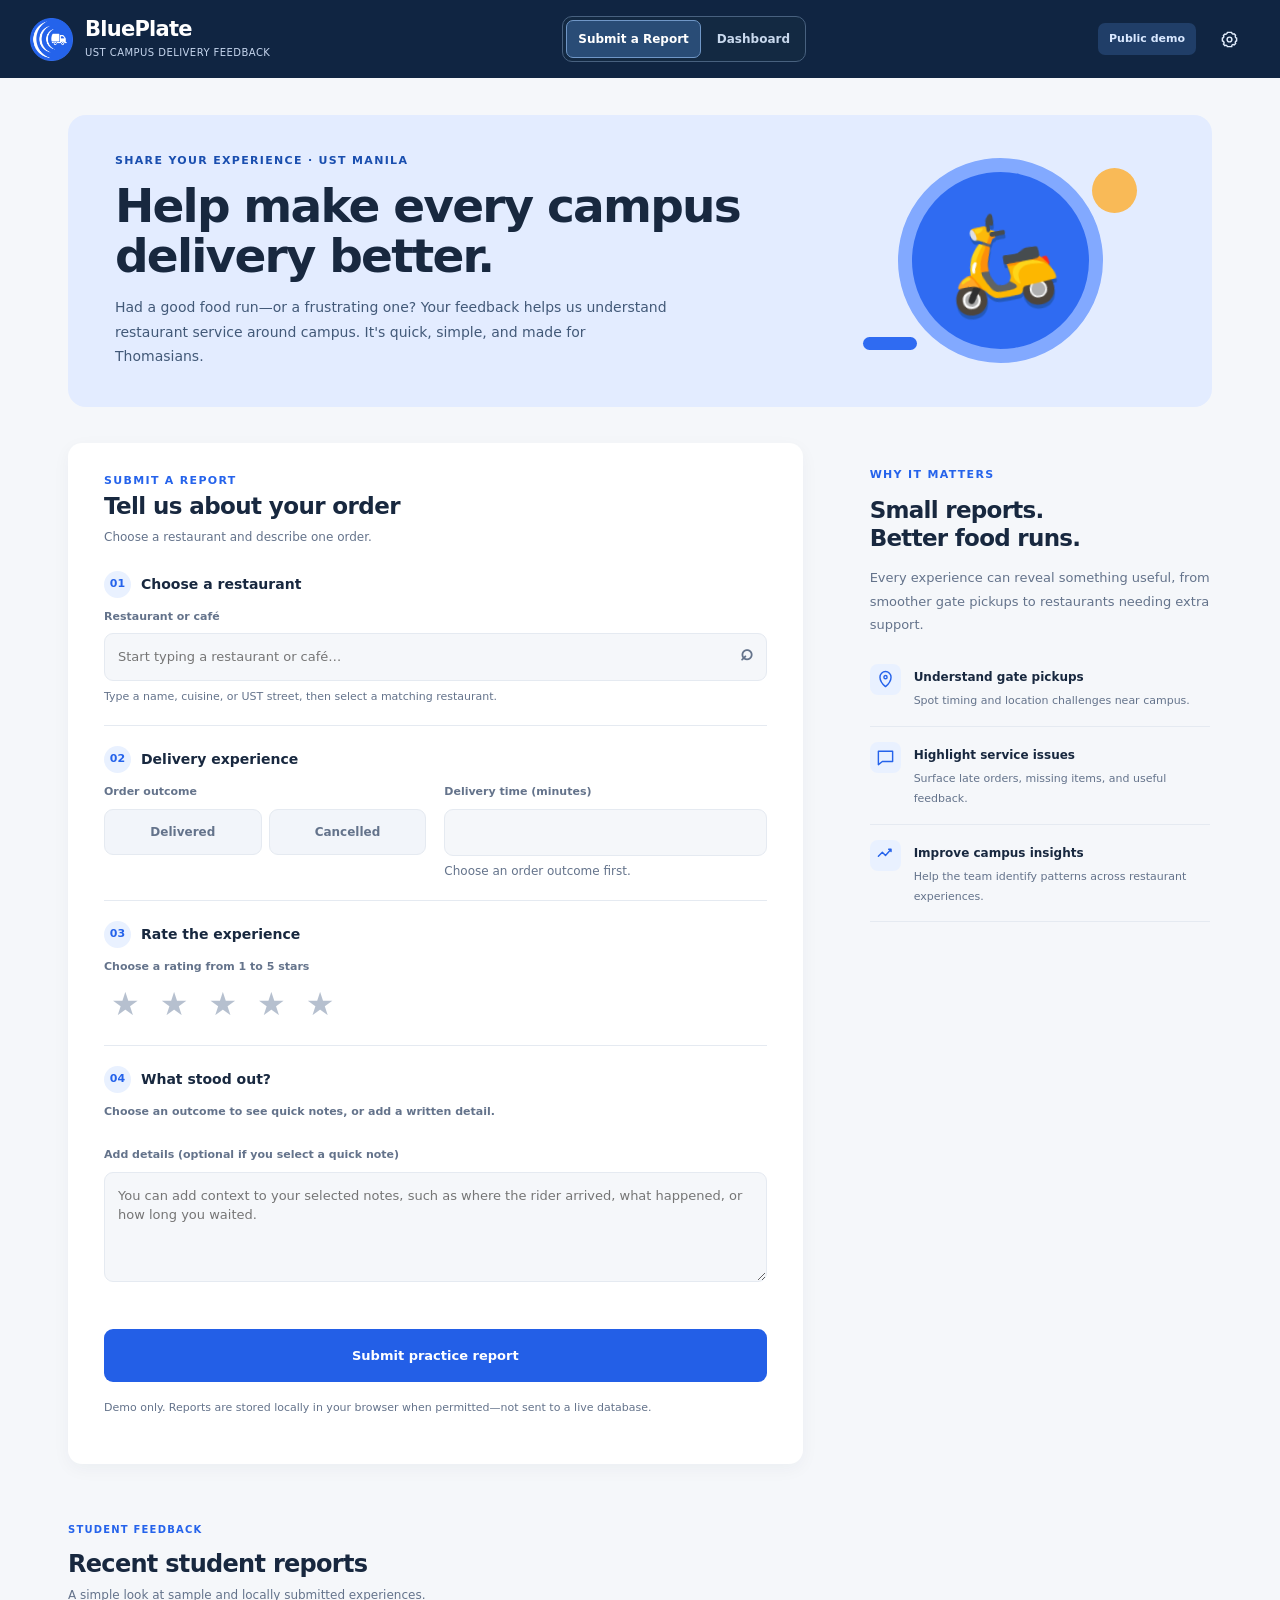
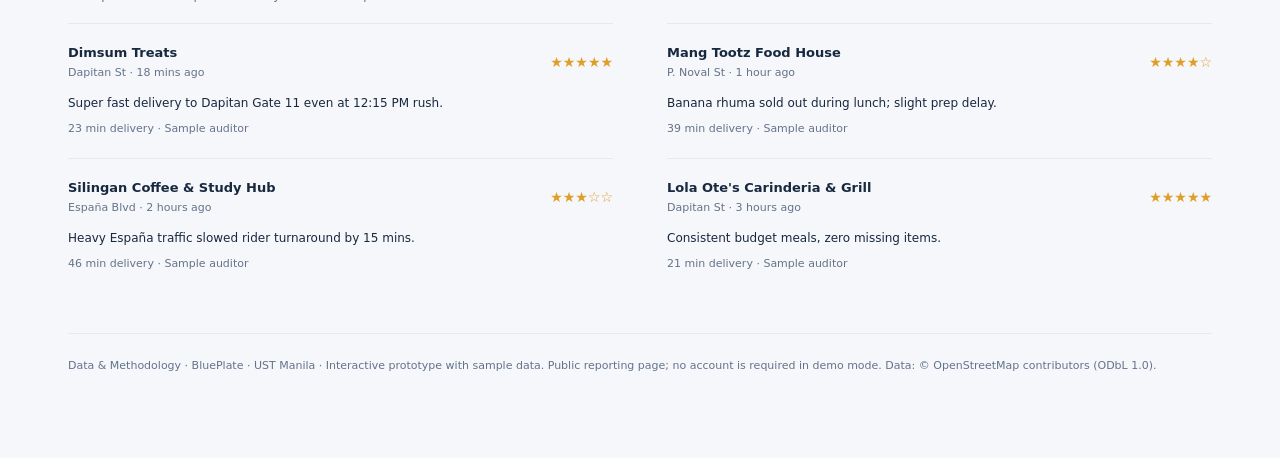
==== commit 97e582ff: "Release BluePlate Flask v1 with 274-venue warehouse, unified BI dashboard, and reviewed cuisine clas" ====
--- a/prototype/osm-synthetic-dashboard/frontend/index.html
+++ b/prototype/osm-synthetic-dashboard/frontend/index.html
@@ -2,7 +2,7 @@
 <body class="public-body" data-page="public">
 <header class="topbar"><div class="topbar-inner"><a class="brand" data-flask-home href="./index.html"><img src="assets/blueplate-original-logo.png" alt="BluePlate logo"><div><strong>BluePlate</strong><span>UST CAMPUS DELIVERY FEEDBACK</span></div></a><nav class="workflow-nav" aria-label="BluePlate workflows">
   <a data-flask-home href="./index.html" aria-current="page">Submit a Report</a>
-  <a data-flask-dashboard href="./admin/index.html">BI Dashboard</a>
+  <a data-flask-dashboard href="./admin/index.html">Dashboard</a>
 </nav><div class="top-actions"><span class="header-chip">Public demo</span><div class="settings-anchor"><button id="settings-button" class="icon-button" aria-label="Settings" aria-controls="settings-popover" aria-expanded="false" title="Settings"><svg class="icon" viewBox="0 0 24 24"><circle cx="12" cy="12" r="3"/><path d="M19.4 15a1.7 1.7 0 0 0 .35 1.9l.05.05-2 2-.06-.05a1.7 1.7 0 0 0-1.85-.34 1.7 1.7 0 0 0-1.05 1.54V21H9.2v-.1a1.7 1.7 0 0 0-1.04-1.54 1.7 1.7 0 0 0-1.85.34l-.06.06-2-2 .05-.06A1.7 1.7 0 0 0 4.65 15 1.7 1.7 0 0 0 3.1 14H3v-4h.1A1.7 1.7 0 0 0 4.65 9a1.7 1.7 0 0 0-.35-1.9l-.05-.05 2-2 .06.05A1.7 1.7 0 0 0 8.16 5 1.7 1.7 0 0 0 9.2 3.5V3h5.6v.5A1.7 1.7 0 0 0 15.84 5a1.7 1.7 0 0 0 1.85-.34l.06-.06 2 2-.05.06a1.7 1.7 0 0 0-.35 1.9A1.7 1.7 0 0 0 20.9 10h.1v4h-.1A1.7 1.7 0 0 0 19.4 15Z"/></svg></button><div id="settings-popover" class="settings-popover hidden"><h3>Appearance</h3><div class="theme-choices"><button type="button" data-theme-choice="light">Light</button><button type="button" data-theme-choice="dark">Dark</button><button type="button" data-theme-choice="system">System</button></div><p class="settings-foot">Theme preference is saved in this browser.</p>
           <nav class="settings-resources" aria-labelledby="settings-resources-heading">
             <h3 id="settings-resources-heading">About &amp; Resources</h3>
@@ -16,7 +16,7 @@
           </nav></div></div></div></div></header>
 <main class="public-main">
 <section class="public-hero"><div><div class="eyebrow">Share your experience · UST Manila</div><h1>Help make every campus delivery better.</h1><p>Had a good food run—or a frustrating one? Your feedback helps us understand restaurant service around campus. It's quick, simple, and made for Thomasians.</p></div><div class="hero-art" aria-hidden="true"><div class="hero-plate"><span class="food-emoji">🛵</span></div></div></section>
-<div class="public-columns"><section class="public-form" id="report-form-section" tabindex="-1"><div class="eyebrow">Campus auditor portal</div><h2>Tell us about your order</h2><p class="subtitle">Choose a restaurant and describe one order.</p>
+<div class="public-columns"><section class="public-form" id="report-form-section" tabindex="-1"><div class="eyebrow">Submit a Report</div><h2>Tell us about your order</h2><p class="subtitle">Choose a restaurant and describe one order.</p>
 <div id="bp-report-privacy" class="bp-report-privacy" hidden>
   <p>Report summaries may appear publicly. Quick notes and written details stay out of the public feed and dashboard.</p>
   <details id="bp-privacy-details">
@@ -37,7 +37,7 @@
 <p id="bp-report-progress" class="bp-report-feedback" role="status"></p>
 <p id="bp-report-error" class="bp-report-feedback bp-report-error" role="alert" tabindex="-1"></p>
 </form></section><aside class="benefits"><div class="eyebrow">Why it matters</div><h2>Small reports.<br>Better food runs.</h2><p>Every experience can reveal something useful, from smoother gate pickups to restaurants needing extra support.</p><div class="benefit-line"><div class="mini-icon"><svg class="icon" viewBox="0 0 24 24"><path d="M12 21s7-6 7-12a7 7 0 1 0-14 0c0 6 7 12 7 12Z"/><circle cx="12" cy="9" r="2"/></svg></div><div><strong>Understand gate pickups</strong><p>Spot timing and location challenges near campus.</p></div></div><div class="benefit-line"><div class="mini-icon"><svg class="icon" viewBox="0 0 24 24"><path d="M3 4h18v13H8l-5 4V4Z"/></svg></div><div><strong>Highlight service issues</strong><p>Surface late orders, missing items, and useful feedback.</p></div></div><div class="benefit-line"><div class="mini-icon"><svg class="icon" viewBox="0 0 24 24"><path d="m3 13 5-5 4 4 7-8M16 4h3v3"/></svg></div><div><strong>Improve campus insights</strong><p>Help the team identify patterns across restaurant experiences.</p></div></div></aside></div>
-<section class="recent-section" id="recent" aria-labelledby="bp-recent-heading" tabindex="-1"><div class="section-tag">Community snapshots · demo</div><h2 id="bp-recent-heading">Recent campus reports</h2><p class="small muted">A simple look at sample and locally submitted experiences.</p><div class="reviews" id="recent-reviews"></div></section>
+<section class="recent-section" id="recent" aria-labelledby="bp-recent-heading" tabindex="-1"><div class="section-tag">Student feedback</div><h2 id="bp-recent-heading">Recent student reports</h2><p class="small muted">A simple look at sample and locally submitted experiences.</p><div class="reviews" id="recent-reviews"></div></section>
 <footer class="footer"><a data-flask-dashboard href="./admin/index.html#data-methodology">Data &amp; Methodology</a> · BluePlate · UST Manila · <span id="bp-public-footer-note">Interactive prototype with sample data. Public reporting page; no account is required in demo mode.</span> Data: <a href="https://www.openstreetmap.org/copyright" target="_blank" rel="noopener noreferrer">© OpenStreetMap contributors</a> (ODbL 1.0).</footer>
 </main><div class="toast-wrap" id="toasts" aria-live="polite"></div><script src="assets/sample-data.js"></script><script src="assets/app.js"></script><script src="assets/blueplate-synthetic-demo.js"></script>
   <script src="assets/api-bridge.js"></script></body></html>
--- a/prototype/osm-synthetic-dashboard/frontend/assets/style.css
+++ b/prototype/osm-synthetic-dashboard/frontend/assets/style.css
@@ -391,3 +391,114 @@
  .bp-directory-pagination button{padding-inline:9px}
  .chart-box{height:255px}
 }
+
+.bp-public-directory-controls{display:flex;flex-wrap:wrap;align-items:end;gap:.65rem;margin-block:.85rem}
+.bp-public-directory-controls label{flex:1 1 12rem;min-width:0}
+.bp-public-directory .reviews{padding:0;list-style:none;grid-template-columns:repeat(auto-fit,minmax(min(100%,16rem),1fr))}
+.bp-public-directory li{min-width:0;overflow-wrap:anywhere;padding:.85rem;border:1px solid var(--border, currentColor);border-radius:.75rem}
+.bp-public-directory li span{display:block;font-size:.85rem;margin-top:.25rem}
+
+#bp-model-controls { align-items:center; gap:10px; margin:0 0 16px; font-size:13px; }
+#bp-model-controls:not([hidden]) { display:flex; flex-wrap:wrap; }
+#sort-popover [hidden], #filter-popover [hidden] { display:none!important; }
+
+.bp-zone-heading{display:flex;align-items:center;justify-content:space-between;gap:8px}
+.bp-zone-info{font-size:16px;line-height:1;padding:6px 8px}
+.bp-zone-dialog{max-width:min(540px,calc(100vw - 24px))}
+.bp-zone-visual{width:min(100%,245px);margin:auto}
+.bp-zone-visual text{fill:currentColor;font-size:11px;font-weight:700}
+.bp-zone-a{--band-color:#477de2;fill:color-mix(in srgb,var(--band-color) 35%,var(--paper))}
+.bp-zone-b{--band-color:#159982;fill:color-mix(in srgb,var(--band-color) 30%,var(--paper))}
+.bp-zone-c{--band-color:#c89936;fill:color-mix(in srgb,var(--band-color) 32%,var(--paper))}
+.bp-zone-legend{padding:0;list-style:none}
+.bp-zone-legend li{margin:0 0 8px}
+.bp-zone-swatch{display:inline-block;width:.75em;height:.75em;border-radius:50%;margin-right:.4em;background:var(--band-color)}
+
+.bp-student-dashboard #kpis{grid-template-columns:repeat(3,minmax(0,1fr));align-items:stretch}
+.bp-student-dashboard #kpis .kpi{grid-column:auto;min-height:148px;display:flex;flex-direction:column;gap:8px}
+.bp-student-dashboard #kpis .k-label,.bp-student-dashboard #kpis .k-caption,.bp-student-dashboard #kpis strong{margin:0}
+.bp-student-dashboard #kpis .k-label{font-size:13px}
+.bp-student-dashboard #kpis strong{font-size:clamp(18px,3vw,30px);overflow-wrap:anywhere}
+.bp-student-dashboard #kpis .bp-kpi-heading{display:flex;flex-direction:row;align-items:flex-start;justify-content:space-between;gap:4px;min-height:32px}
+.bp-student-dashboard #kpis .k-caption{font-size:12px;line-height:1.45}
+.bp-kpi-sample{font-size:11px;color:var(--muted);margin-top:auto}
+.bp-metric-info{font-size:16px;line-height:1;padding:6px;min-height:30px;min-width:30px}
+.bp-freshness-details{font-size:12px;color:var(--muted)}
+.bp-freshness-details summary{width:fit-content;cursor:pointer}
+.bp-freshness-details dl{display:flex;gap:12px;flex-wrap:wrap}
+.bp-freshness-details dd{margin:0;color:var(--text)}
+.bp-student-dashboard .chart-box:has(canvas[hidden]){height:auto;min-height:34px}
+.bp-student-dashboard .chart-box .bp-chart-data-fallback{overflow-wrap:anywhere}
+@media(max-width:600px){
+ .bp-student-dashboard #kpis{grid-template-columns:repeat(2,minmax(0,1fr))}
+ .bp-student-dashboard #kpis .kpi{min-height:150px;padding:12px}
+ .bp-student-dashboard .bp-period-tabs{grid-template-columns:repeat(3,minmax(0,1fr))}
+}
+
+/* Distance-band colors are independent of performance and notice labels. */
+:root{--zone-a:#2ba89c;--zone-b:#5687d8;--zone-c:#9b7bd1;--zone-a-ink:#075c56;--zone-b-ink:#264c86;--zone-c-ink:#573a82}
+html[data-theme='dark']{--zone-a:#50c6b7;--zone-b:#80adf0;--zone-c:#b99ae8;--zone-a-ink:#8ce8dc;--zone-b-ink:#a9ccff;--zone-c-ink:#d8bfff}
+.bp-zone-a{--band-color:var(--zone-a);--band-ink:var(--zone-a-ink)}
+.bp-zone-b{--band-color:var(--zone-b);--band-ink:var(--zone-b-ink)}
+.bp-zone-c{--band-color:var(--zone-c);--band-ink:var(--zone-c-ink)}
+.bp-zone-visual circle[class]{stroke:var(--band-color);stroke-width:1.5}
+.bp-zone-tag{display:inline-flex;align-items:center;gap:5px;border:1px solid color-mix(in srgb,var(--band-color) 60%,var(--paper));background:color-mix(in srgb,var(--band-color) 14%,var(--paper));color:var(--band-ink);border-radius:20px;padding:2px 8px;font-weight:700;font-size:11px}
+.bp-zone-tag::before,.bp-option-choice[data-value^="Zone "]::before{content:'';width:.55em;height:.55em;border-radius:50%;background:var(--band-color);flex:none}
+.bp-option-choice[data-value^="Zone A "]{--band-color:var(--zone-a)}
+.bp-option-choice[data-value^="Zone B "]{--band-color:var(--zone-b)}
+.bp-option-choice[data-value^="Zone C "]{--band-color:var(--zone-c)}
+.bp-option-choice[data-value^="Zone "]>span:first-of-type{margin-right:auto}
+.bp-chart-legend{display:flex;flex-wrap:wrap;gap:6px 14px;margin:12px 0 0;padding:0;list-style:none;font-size:12px;color:var(--text)}
+.bp-chart-legend li{display:inline-flex;align-items:center;white-space:normal}
+.bp-chart-legend .bp-zone-swatch{flex:none;background:var(--band-color,var(--chart-axis))}
+.bp-student-dashboard .chart-box:has(#trend-chart){height:150px}
+.bp-student-dashboard .chart-box:has(#trend-chart[hidden]){height:auto}
+.bp-student-dashboard #kpis .bp-kpi-guide{position:static;align-self:flex-start;margin:0;font-size:11px}
+.bp-current-directory-row td{padding-top:12px;padding-bottom:12px}
+.bp-directory-address{max-width:15rem;min-width:8rem;margin-top:4px;font-size:11px;line-height:1.35;white-space:normal;overflow-wrap:anywhere;display:-webkit-box;-webkit-line-clamp:2;-webkit-box-orient:vertical;overflow:hidden}
+.bp-current-directory-row td{vertical-align:middle}
+.bp-option-menu,.tool-popup,#filter-popover,#sort-popover{background:var(--paper);opacity:1;backdrop-filter:none}
+#bp-model-controls.bp-scenario-dropdown:not([hidden]){display:flex;flex-wrap:wrap;gap:5px 8px;margin-bottom:10px}
+.bp-scenario-dropdown label{font-size:12px;font-weight:700}
+.bp-scenario-dropdown .bp-compact-select{z-index:5;max-width:100%}
+.bp-scenario-dropdown .bp-option-menu{z-index:82;background:var(--paper);opacity:1;width:100%;min-width:100%}
+.bp-scenario-dropdown .bp-select-trigger{min-height:36px;padding:7px 10px}
+.bp-scenario-dropdown .bp-select-chevron{line-height:1;align-self:center}
+.bp-student-notice{--notice-ink:var(--muted);display:grid;grid-template-columns:22px minmax(0,1fr);gap:9px;align-items:start;padding:10px 0;border-bottom:1px solid var(--border)}
+.bp-student-notice:last-child{border-bottom:0}
+.bp-notice-positive{--notice-ink:#116a47}
+.bp-notice-caution{--notice-ink:#885800}
+.bp-notice-serious{--notice-ink:#ac263e}
+.bp-notice-info{--notice-ink:#245caf}
+html[data-theme='dark'] .bp-notice-positive{--notice-ink:#8de5bc}
+html[data-theme='dark'] .bp-notice-caution{--notice-ink:#ffd482}
+html[data-theme='dark'] .bp-notice-serious{--notice-ink:#ffacb8}
+html[data-theme='dark'] .bp-notice-info{--notice-ink:#aacaff}
+.bp-notice-icon{display:grid;place-items:center;width:20px;height:20px;border:1px solid currentColor;border-radius:50%;color:var(--notice-ink);flex:none;font-size:12px;font-weight:800}
+.bp-student-notice time{display:block;margin-top:3px;color:var(--muted);font-size:11px}
+.bp-student-notice h3,.bp-student-notice p{margin:0;font-size:13px}
+.bp-student-notice p{color:var(--muted);line-height:1.5}
+@media(max-width:600px){.bp-directory-address{max-width:10rem}}
+
+#bp-alert-filter-tools[hidden]{display:none!important}
+
+
+.bp-notice-heading{display:flex;align-items:center;gap:6px;margin-bottom:3px}
+.bp-notice-heading h2{margin:0}
+.bp-notice-heading .bp-metric-info{min-width:28px;min-height:28px;padding:4px;line-height:1}
+.bp-info-dialog{width:min(480px,calc(100vw - 32px))}
+.bp-info-dialog .bp-detail-content{padding:15px 18px 17px}
+.bp-info-dialog .bp-detail-head{align-items:center;gap:12px;margin-bottom:8px}
+.bp-info-dialog .bp-detail-head h2{font-size:19px;margin:0}
+.bp-info-dialog .bp-detail-head form{margin:0}
+.bp-info-dialog .bp-detail-close{display:grid;place-items:center;width:32px;height:32px;padding:0;font-size:18px;line-height:1}
+.bp-info-dialog .bp-detail-close:focus-visible{outline-width:2px;outline-offset:2px}
+#bp-metric-explanation{margin:0;color:var(--muted);font-size:13px;line-height:1.55}
+.bp-experiences{padding:14px 20px}
+.bp-experiences-grid{display:grid;grid-template-columns:repeat(2,minmax(0,1fr));gap:12px}
+.bp-experience{min-width:0}
+.bp-experience h4{margin:2px 0;font-size:12px;color:var(--muted)}
+.bp-experience strong{font-size:21px;display:inline-block;margin-right:7px}
+.bp-experience p{margin:2px 0 0}
+.bp-rating-stars{display:inline-block;position:relative;white-space:nowrap;color:var(--axis,var(--muted));vertical-align:middle;font-size:14px}
+.bp-rating-stars span{position:absolute;inset:0 auto 0 0;overflow:hidden;color:var(--amber)}
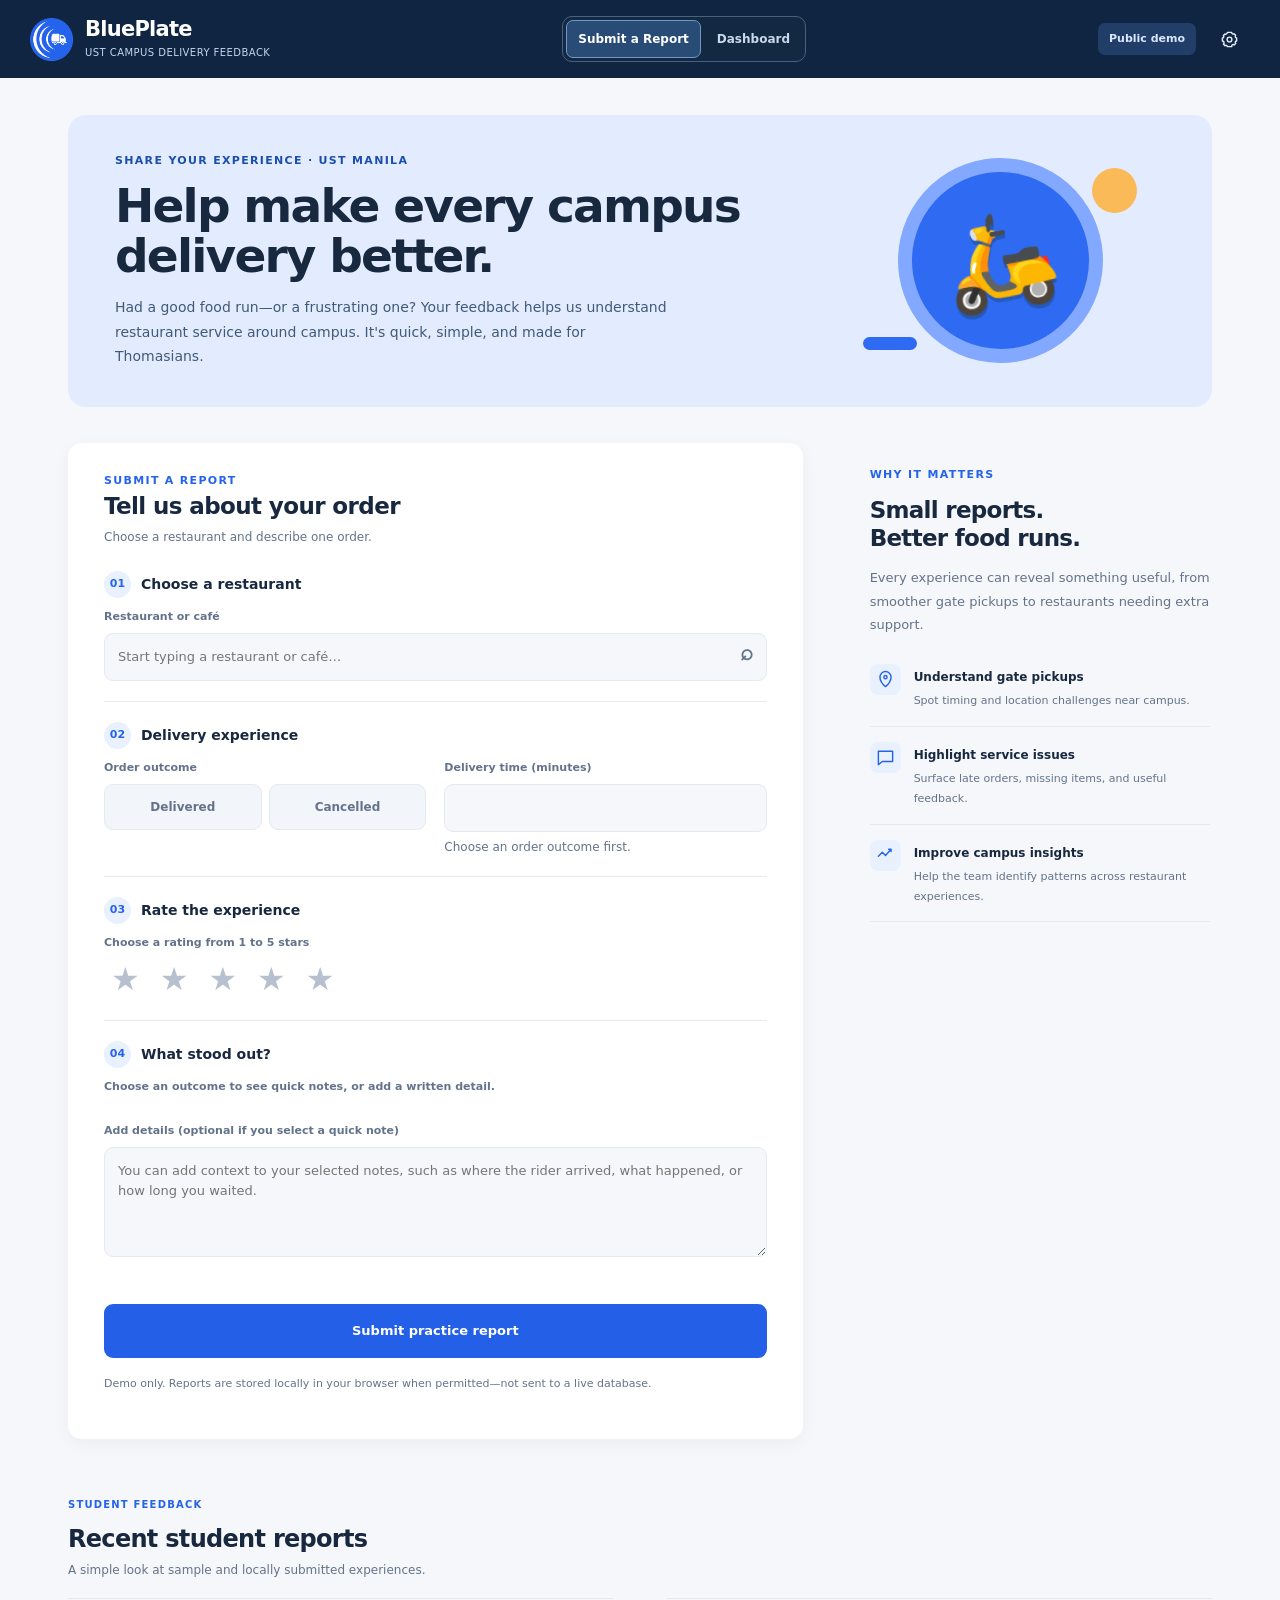
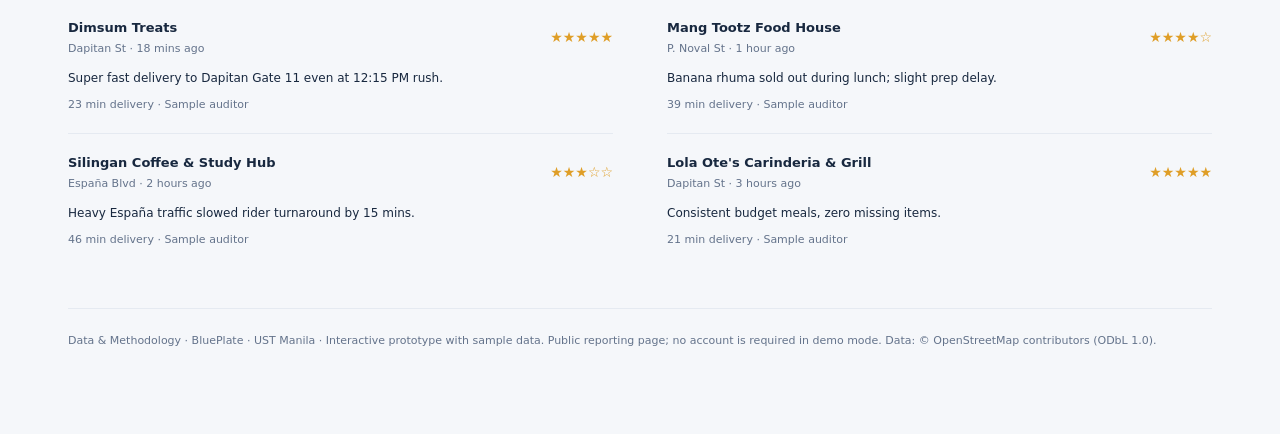
==== commit f804fd6d: "Add unlisted restaurant reporting, controlled review workflow, and final UI refinements" ====
--- a/prototype/osm-synthetic-dashboard/frontend/index.html
+++ b/prototype/osm-synthetic-dashboard/frontend/index.html
@@ -22,13 +22,26 @@
   <details id="bp-privacy-details">
   <summary>Privacy &amp; Data Use</summary>
   <p>Guest feedback helps BluePlate summarize delivery experiences. Reports are voluntary, and a small sample cannot establish a restaurant’s overall performance.</p>
-  <p>The public feed and API can show the restaurant and zone, outcome, delivery time, rating, submission date and time, report type, and report reference. Quick notes and written details are stored with the report and omitted from the public feed and dashboard. Leave out personal information.</p>
+  <p>The public feed and API can show the restaurant and zone, outcome, delivery time, rating, submission date and time, report type, and report reference. Quick notes and written details are stored with the report and omitted from the public feed and dashboard. Leave out personal information. If your restaurant is missing, its submitted name and location stay private while the team reviews the listing.</p>
   <a data-flask-dashboard href="./admin/index.html#data-methodology">Data &amp; Methodology</a>
   </details>
 </div>
 <form id="audit-form">
 <fieldset id="bp-report-fields" class="bp-report-fields" aria-label="Delivery report fields">
-<div class="form-section"><h3><span class="step">01</span> Choose a restaurant</h3><label class="form-label" for="audit-restaurant">Restaurant or café</label><select id="audit-restaurant" class="form-control" required></select></div>
+<div class="form-section"><h3><span class="step">01</span> Choose a restaurant</h3><label class="form-label" for="audit-restaurant">Restaurant or café</label><select id="audit-restaurant" class="form-control" required></select>
+<div id="bp-unlisted-option" hidden>
+<button type="button" class="bp-unlisted-link" id="bp-unlisted-toggle" aria-expanded="false" aria-controls="bp-unlisted-fields"><span class="bp-unlisted-icon" aria-hidden="true">?</span><span id="bp-unlisted-label">Can't find your restaurant?</span></button>
+</div>
+<fieldset id="bp-unlisted-fields" class="bp-unlisted-fields" disabled hidden>
+<legend>Unlisted restaurant</legend>
+<p class="bp-restaurant-hint">Can't find your restaurant? You can still share your delivery experience.</p>
+<div class="form-row">
+<div><label class="form-label" for="bp-unlisted-name">Restaurant name</label><input id="bp-unlisted-name" class="form-control" maxlength="120" required></div>
+<div><label class="form-label" for="bp-unlisted-location">Branch or location</label><input id="bp-unlisted-location" class="form-control" maxlength="160" required placeholder="Street, mall, or neighborhood"></div>
+<div><label class="form-label" for="bp-unlisted-type">Restaurant type (optional)</label><input id="bp-unlisted-type" class="form-control" maxlength="40" placeholder="For example, café"></div>
+<div><label class="form-label" for="bp-unlisted-details">Additional location details (optional)</label><input id="bp-unlisted-details" class="form-control" maxlength="240" placeholder="A public landmark or intersection"></div>
+</div>
+</fieldset></div>
 <div class="form-section"><h3><span class="step">02</span> Delivery experience</h3><div class="form-row"><div><span class="form-label" id="audit-outcome-label">Order outcome</span><div class="radio-row" role="group" aria-labelledby="audit-outcome-label"><label><input type="radio" name="audit-cancelled" value="no" required><span>Delivered</span></label><label><input type="radio" name="audit-cancelled" value="yes"><span>Cancelled</span></label></div></div><div><label class="form-label" for="audit-minutes">Delivery time (minutes)</label><input type="number" min="1" max="240" step="1" id="audit-minutes" class="form-control" aria-describedby="minutes-hint" required><p class="small muted" id="minutes-hint" style="margin:6px 0 0">From placing the order to delivery</p></div></div></div>
 <div class="form-section"><h3><span class="step">03</span> Rate the experience</h3><label class="form-label" id="rating-label">Choose a rating from 1 to 5 stars</label><div class="stars" id="stars" role="group" aria-labelledby="rating-label"><button class="star" type="button" data-star="1" aria-label="1 star">★</button><button class="star" type="button" data-star="2" aria-label="2 stars">★</button><button class="star" type="button" data-star="3" aria-label="3 stars">★</button><button class="star" type="button" data-star="4" aria-label="4 stars">★</button><button class="star" type="button" data-star="5" aria-label="5 stars">★</button></div><input type="hidden" id="rating-value" value=""></div>
 <div class="form-section"><h3><span class="step">04</span> What stood out?</h3><p class="form-label" id="quick-notes-hint">Choose an outcome to see quick notes, or add a written detail.</p><div id="quick-notes" class="tag-list" role="group" aria-labelledby="quick-notes-hint"></div><label class="form-label" for="audit-details">Add details (optional if you select a quick note)</label><textarea id="audit-details" class="form-control" rows="4" maxlength="1000" placeholder="You can add context to your selected notes, such as where the rider arrived, what happened, or how long you waited."></textarea></div>
--- a/prototype/osm-synthetic-dashboard/frontend/assets/style.css
+++ b/prototype/osm-synthetic-dashboard/frontend/assets/style.css
@@ -67,7 +67,7 @@
 .bp-restaurant-hint{font-size:11px;line-height:1.6;color:var(--muted);margin:7px 0 0;}
 .bp-restaurant-picker.is-selected .bp-restaurant-hint{color:#167452;}
 html[data-theme='dark'] .bp-restaurant-picker.is-selected .bp-restaurant-hint{color:#8fe9bd;}
-.bp-restaurant-suggestions{position:absolute;z-index:75;top:calc(100% - 19px);left:0;right:0;max-height:280px;overflow-y:auto;padding:7px;background:var(--paper);border:1px solid var(--border);border-radius:10px;box-shadow:0 16px 36px rgba(11,35,64,.2);}
+.bp-restaurant-suggestions{position:absolute;z-index:75;top:100%;left:0;right:0;max-height:280px;overflow-y:auto;padding:7px;background:var(--paper);border:1px solid var(--border);border-radius:10px;box-shadow:0 16px 36px rgba(11,35,64,.2);}
 .bp-restaurant-suggestions.hidden{display:none!important;}
 .bp-restaurant-menu-label,.bp-restaurant-more{padding:7px 10px;font-size:10px;color:var(--muted);font-weight:750;}
 .bp-restaurant-choice{padding:11px 12px;display:flex;flex-direction:column;gap:4px;cursor:pointer;border-radius:8px;outline:none;}
@@ -75,7 +75,6 @@
 .bp-restaurant-choice span{font-size:11px;line-height:1.4;color:var(--muted);}
 .bp-restaurant-choice:hover,.bp-restaurant-choice.is-active{background:var(--blue-weak);}
 .bp-restaurant-choice:hover strong,.bp-restaurant-choice.is-active strong{color:var(--blue);}
-.bp-restaurant-no-matches{padding:14px 12px;font-size:12px;line-height:1.6;color:var(--muted);}
 html[data-theme='dark'] .bp-restaurant-suggestions{box-shadow:0 16px 36px rgba(0,0,0,.43);}
 
 /* Public order-outcome controls: green for Delivered, coral for Cancelled. */
@@ -464,7 +463,7 @@
 .bp-scenario-dropdown .bp-option-menu{z-index:82;background:var(--paper);opacity:1;width:100%;min-width:100%}
 .bp-scenario-dropdown .bp-select-trigger{min-height:36px;padding:7px 10px}
 .bp-scenario-dropdown .bp-select-chevron{line-height:1;align-self:center}
-.bp-student-notice{--notice-ink:var(--muted);display:grid;grid-template-columns:22px minmax(0,1fr);gap:9px;align-items:start;padding:10px 0;border-bottom:1px solid var(--border)}
+.bp-student-notice{--notice-ink:var(--muted);display:grid;grid-template-columns:22px minmax(0,1fr);gap:9px;align-items:center;padding:10px 0;border-bottom:1px solid var(--border)}
 .bp-student-notice:last-child{border-bottom:0}
 .bp-notice-positive{--notice-ink:#116a47}
 .bp-notice-caution{--notice-ink:#885800}
@@ -502,3 +501,12 @@
 .bp-experience p{margin:2px 0 0}
 .bp-rating-stars{display:inline-block;position:relative;white-space:nowrap;color:var(--axis,var(--muted));vertical-align:middle;font-size:14px}
 .bp-rating-stars span{position:absolute;inset:0 auto 0 0;overflow:hidden;color:var(--amber)}
+
+#bp-unlisted-option {margin-top:.2rem;}
+.bp-unlisted-link {display:inline-flex; align-items:center; gap:.35rem; min-height:28px; padding:0; border:0; background:none; color:var(--muted); font:inherit; font-size:.75rem; line-height:1.35; cursor:pointer;}
+.bp-unlisted-link:hover, .bp-unlisted-link:focus-visible {color:var(--text); text-decoration:underline; text-underline-offset:.18em;}
+.bp-unlisted-link:focus-visible {outline:2px solid currentColor; outline-offset:3px; border-radius:3px;}
+.bp-unlisted-icon {display:grid; place-items:center; inline-size:14px; block-size:14px; border:1px solid currentColor; border-radius:50%; box-sizing:border-box; font-size:10px; line-height:1; flex:none;}
+.bp-unlisted-fields {min-inline-size:0; margin:1rem 0 0; padding:0; border:0;}
+.bp-unlisted-fields legend {font-weight:700; padding:0;}
+.bp-unlisted-fields .form-row {row-gap:.85rem;}
